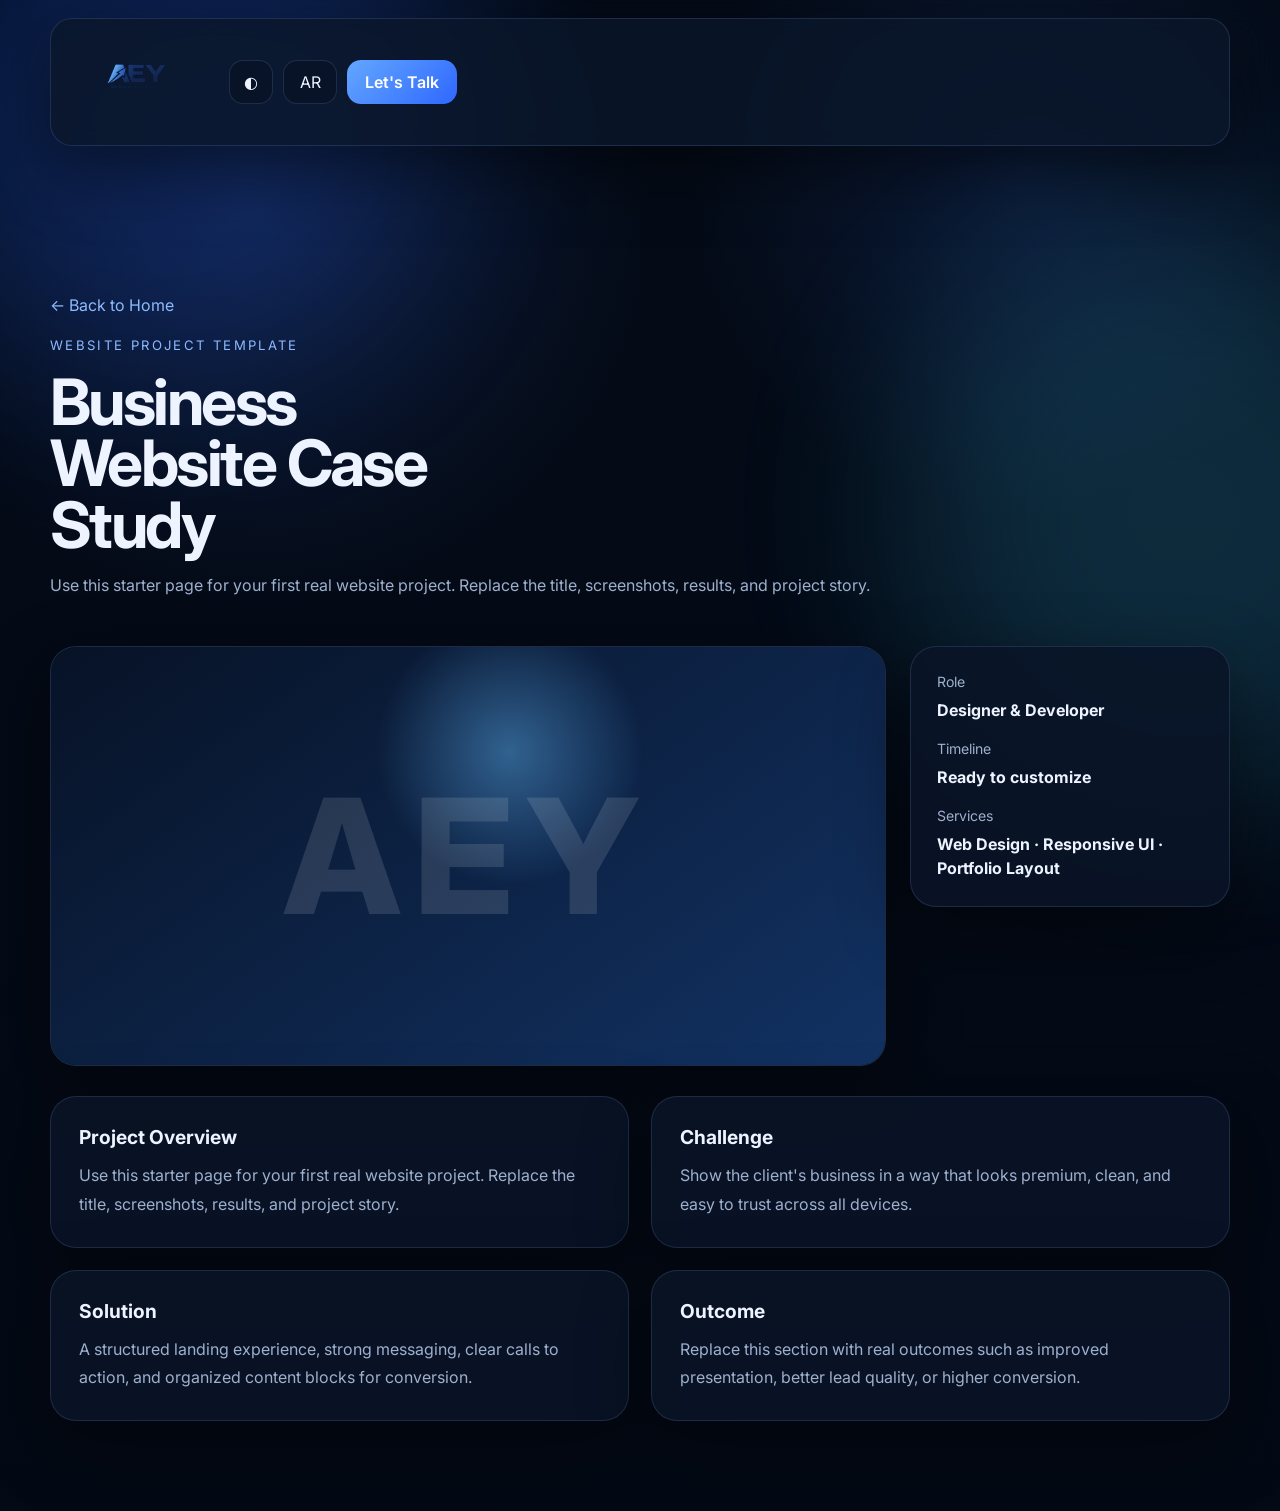
==== project.html @ 9413d3ca "Add files via upload" ====
<!DOCTYPE html>
<html lang="en" dir="ltr" data-theme="dark">
  <head>
    <meta charset="UTF-8" />
    <meta name="viewport" content="width=device-width, initial-scale=1.0" />
    <title>Project | AEY Studio</title>
    <meta name="description" content="AEY Studio project case study page." />
    <link rel="icon" type="image/png" href="assets/favicon.png" />
    <link rel="preconnect" href="https://fonts.googleapis.com" />
    <link rel="preconnect" href="https://fonts.gstatic.com" crossorigin />
    <link
      href="https://fonts.googleapis.com/css2?family=Inter:wght@400;500;600;700;800&family=Cairo:wght@400;500;600;700;800&display=swap"
      rel="stylesheet"
    />
    <link rel="stylesheet" href="styles.css" />
  </head>
  <body class="project-page-body">
    <div class="page-glow glow-1"></div>
    <div class="page-glow glow-2"></div>
    <header class="site-header compact-header">
      <div class="container nav-shell">
        <a href="index.html#top" class="brand" aria-label="AEY Studio home">
          <img class="logo logo-dark" src="assets/logo-dark.png" alt="AEY Studio logo" />
          <img class="logo logo-light" src="assets/logo-light.png" alt="AEY Studio logo" />
        </a>
        <div class="header-actions">
          <button class="ghost-icon-btn" id="themeToggle" type="button" aria-label="Toggle theme"><span class="theme-mark">◐</span></button>
          <button class="ghost-icon-btn lang-btn" id="langToggle" type="button" aria-label="Toggle language">AR</button>
          <a class="primary-chip" href="index.html#contact" data-i18n="letsTalk">Let’s Talk</a>
        </div>
      </div>
    </header>

    <main class="project-main">
      <section class="section-first">
        <div class="container project-hero" id="projectRoot"></div>
      </section>
    </main>

    <script src="js/projects.js"></script>
    <script src="js/main.js"></script>
  </body>
</html>
---- styles.css ----
:root {
  --bg: #040b17;
  --bg-soft: rgba(10, 22, 42, 0.82);
  --surface: rgba(10, 20, 39, 0.86);
  --surface-2: rgba(14, 28, 52, 0.86);
  --line: rgba(146, 172, 255, 0.16);
  --text: #edf3ff;
  --muted: #9eb0ce;
  --primary: #63a7ff;
  --primary-2: #2f67ff;
  --shadow: 0 24px 70px rgba(0, 0, 0, 0.45);
}

html[data-theme="light"] {
  --bg: #f3f7ff;
  --bg-soft: rgba(255, 255, 255, 0.88);
  --surface: rgba(255, 255, 255, 0.82);
  --surface-2: rgba(243, 247, 255, 0.88);
  --line: rgba(44, 81, 160, 0.14);
  --text: #0d1b2f;
  --muted: #5b6880;
  --primary: #2f67ff;
  --primary-2: #72b6ff;
  --shadow: 0 24px 60px rgba(63, 87, 143, 0.14);
}

* { box-sizing: border-box; }
html { scroll-behavior: smooth; }
body {
  margin: 0;
  min-height: 100vh;
  font-family: "Inter", "Cairo", sans-serif;
  background:
    radial-gradient(circle at 20% 14%, rgba(74, 126, 255, 0.18), transparent 24%),
    radial-gradient(circle at 80% 12%, rgba(58, 120, 255, 0.14), transparent 20%),
    linear-gradient(180deg, var(--bg) 0%, color-mix(in srgb, var(--bg), #020611 40%) 100%);
  color: var(--text);
  overflow-x: hidden;
}

html[dir="rtl"] body {
  font-family: "Cairo", "Inter", sans-serif;
}

a { color: inherit; text-decoration: none; }
img { max-width: 100%; display: block; }
button, input, textarea, select { font: inherit; }
.container { width: min(1180px, calc(100% - 32px)); margin: 0 auto; }
.section { padding: 110px 0; position: relative; }
.section-first { padding: 130px 0 90px; position: relative; }
.page-glow {
  position: fixed; width: 36rem; height: 36rem; border-radius: 50%; filter: blur(90px);
  pointer-events: none; opacity: 0.16; z-index: 0;
}
.glow-1 { top: -12rem; left: -8rem; background: #1b5dff; }
.glow-2 { top: 25%; right: -12rem; background: #3fd0ff; }

.site-header { position: sticky; top: 0; z-index: 30; padding: 18px 0; backdrop-filter: blur(18px); background: color-mix(in srgb, var(--bg), transparent 26%); border-bottom: 1px solid transparent; }
.compact-header { position: relative; background: transparent; }
.nav-shell {
  display: grid; grid-template-columns: auto 1fr auto; align-items: center; gap: 22px;
  background: var(--bg-soft); border: 1px solid var(--line); border-radius: 22px; padding: 14px 18px;
  box-shadow: var(--shadow); position: relative; z-index: 2;
}
.brand { display: inline-flex; align-items: center; max-width: 138px; }
.logo-light, .footer-logo-light { display: none; }
html[data-theme="light"] .logo-dark,
html[data-theme="light"] .footer-logo-dark { display: none; }
html[data-theme="light"] .logo-light,
html[data-theme="light"] .footer-logo-light { display: block; }
.site-nav { display: flex; align-items: center; justify-content: center; gap: 28px; }
.site-nav a { color: var(--muted); font-size: 0.96rem; transition: color .25s ease; }
.site-nav a:hover { color: var(--text); }
.header-actions { display: flex; align-items: center; gap: 10px; }
.ghost-icon-btn, .primary-chip, .btn, .portfolio-link, .contact-item, .text-link, .back-link {
  transition: transform .25s ease, background .25s ease, border-color .25s ease, color .25s ease;
}
.ghost-icon-btn {
  width: 44px; height: 44px; border-radius: 14px; border: 1px solid var(--line); background: var(--surface);
  color: var(--text); cursor: pointer; display: grid; place-items: center;
}
.ghost-icon-btn:hover, .btn:hover, .primary-chip:hover, .portfolio-link:hover { transform: translateY(-2px); }
.lang-btn { width: 54px; }
.primary-chip {
  padding: 12px 18px; border-radius: 14px; background: linear-gradient(135deg, var(--primary), var(--primary-2));
  color: white; font-weight: 600; white-space: nowrap;
}
.menu-toggle { display: none; width: 48px; height: 48px; border-radius: 14px; border: 1px solid var(--line); background: var(--surface); cursor: pointer; padding: 0; }
.menu-toggle span { display: block; width: 20px; height: 2px; margin: 5px auto; background: var(--text); transition: .25s ease; }
.menu-toggle.active span:nth-child(1) { transform: translateY(7px) rotate(45deg); }
.menu-toggle.active span:nth-child(2) { opacity: 0; }
.menu-toggle.active span:nth-child(3) { transform: translateY(-7px) rotate(-45deg); }

.hero-grid, .about-grid, .contact-grid { display: grid; grid-template-columns: 1.05fr 0.95fr; gap: 42px; align-items: center; position: relative; z-index: 1; }
.hero-copy h1, .section-top h2, .about-copy h2, .contact-panel h2, .project-head h1 {
  margin: 0; line-height: 0.96; letter-spacing: -0.04em;
}
.hero-copy h1 { font-size: clamp(2.7rem, 6vw, 5.4rem); max-width: 10ch; }
.hero-text, .section-description, .about-copy p, .contact-panel p, .project-intro, .portfolio-content p {
  color: var(--muted); line-height: 1.8; font-size: 1rem;
}
.eyebrow, .section-kicker, .portfolio-category {
  margin: 0 0 18px; color: #8dbaff; font-size: 0.82rem; letter-spacing: .18em; text-transform: uppercase;
}
.hero-actions, .form-actions, .contact-inline { display: flex; gap: 14px; flex-wrap: wrap; margin-top: 28px; }
.btn {
  display: inline-flex; align-items: center; justify-content: center; min-height: 54px; padding: 0 22px;
  border-radius: 16px; border: 1px solid var(--line); font-weight: 700;
}
.btn-primary { background: linear-gradient(135deg, var(--primary), var(--primary-2)); color: white; }
.btn-secondary { background: var(--surface); color: var(--text); }
.hero-points { display: flex; gap: 12px; flex-wrap: wrap; padding: 0; margin: 28px 0 0; list-style: none; }
.hero-points li {
  border: 1px solid var(--line); background: var(--surface); padding: 12px 14px; border-radius: 999px; color: var(--muted); font-size: 0.92rem;
}
.portrait-frame {
  position: relative; border-radius: 30px; padding: 18px; background: linear-gradient(180deg, rgba(99,167,255,.22), rgba(7,17,34,.08));
  border: 1px solid var(--line); box-shadow: var(--shadow); overflow: hidden; min-height: 560px;
}
.portrait-backdrop {
  position: absolute; inset: 18px; border-radius: 24px;
  background: radial-gradient(circle at 65% 30%, rgba(104, 181, 255, 0.34), transparent 28%), linear-gradient(180deg, #081326 0%, #0b224d 100%);
}
.portrait-image { position: absolute; inset: 18px; width: calc(100% - 36px); height: calc(100% - 36px); object-fit: cover; border-radius: 24px; }

.section-top {
  display: grid; grid-template-columns: 1.1fr .9fr; gap: 24px; align-items: end; margin-bottom: 34px;
}
.section-top h2 { font-size: clamp(2rem, 4.6vw, 3.4rem); max-width: 14ch; }
.services-grid, .portfolio-grid, .project-details { display: grid; gap: 22px; }
.services-grid { grid-template-columns: repeat(4, 1fr); }
.glass-card, .portfolio-card, .stat-box, .contact-form-wrap, .contact-panel, .detail-card, .project-meta, .project-hero-card {
  border: 1px solid var(--line); background: var(--surface); border-radius: 26px; box-shadow: var(--shadow);
}
.glass-card { padding: 28px; min-height: 250px; }
.service-icon {
  width: 56px; height: 56px; border-radius: 18px; display: grid; place-items: center; margin-bottom: 22px;
  background: linear-gradient(135deg, rgba(99,167,255,.18), rgba(47,103,255,.24)); color: #d9ebff; font-weight: 800;
}
.glass-card h3 { margin: 0 0 14px; font-size: 1.2rem; }
.glass-card p { margin: 0; color: var(--muted); line-height: 1.8; }

.portfolio-grid { grid-template-columns: repeat(3, 1fr); }
.portfolio-card { overflow: hidden; }
.portfolio-visual {
  min-height: 220px; padding: 24px; display: flex; align-items: flex-end; font-weight: 700; letter-spacing: .14em; font-size: .75rem;
  color: rgba(255,255,255,0.8);
}
.visual-1 { background: radial-gradient(circle at 60% 30%, rgba(83,169,255,.45), transparent 20%), linear-gradient(145deg, #071226, #0f306c); }
.visual-2 { background: radial-gradient(circle at 20% 20%, rgba(255,255,255,.16), transparent 20%), linear-gradient(145deg, #0b1223, #17335f); }
.visual-3 { background: radial-gradient(circle at 75% 20%, rgba(88,198,255,.22), transparent 20%), linear-gradient(145deg, #06162a, #102040); }
.portfolio-content { padding: 24px; }
.portfolio-content h3 { margin: 8px 0 10px; font-size: 1.36rem; }
.portfolio-link {
  display: inline-flex; align-items: center; justify-content: center; margin-top: 18px; padding: 12px 16px;
  border-radius: 14px; background: var(--surface-2); border: 1px solid var(--line); font-weight: 600;
}

.about-grid { align-items: start; }
.about-copy h2 { font-size: clamp(2rem, 4.3vw, 3.8rem); max-width: 14ch; }
.stats-wrap { display: grid; grid-template-columns: repeat(2, 1fr); gap: 18px; }
.stat-box { padding: 28px; min-height: 150px; }
.stat-box strong { display: block; font-size: clamp(2rem, 4vw, 3rem); margin-bottom: 12px; }
.stat-box span { color: var(--muted); }
.text-link { color: #8dbaff; }

.contact-grid { align-items: stretch; }
.contact-panel, .contact-form-wrap { padding: 30px; }
.contact-cards { display: grid; gap: 14px; margin-top: 28px; }
.contact-item { padding: 18px 20px; border-radius: 18px; background: var(--surface-2); border: 1px solid var(--line); }
.contact-item span { display: block; color: var(--muted); font-size: .88rem; margin-bottom: 6px; }
.contact-form { display: grid; gap: 16px; }
.contact-form label { display: grid; gap: 10px; }
.contact-form span { font-size: .92rem; color: var(--muted); }
.contact-form input, .contact-form textarea, .contact-form select {
  width: 100%; border: 1px solid var(--line); background: color-mix(in srgb, var(--surface), transparent 10%); color: var(--text);
  border-radius: 16px; padding: 16px 18px; outline: none;
}
.contact-form input:focus, .contact-form textarea:focus, .contact-form select:focus { border-color: rgba(99,167,255,.62); box-shadow: 0 0 0 4px rgba(99,167,255,.12); }
.hidden-field { display: none; }

.site-footer { padding: 0 0 40px; position: relative; z-index: 1; }
.footer-grid {
  border-top: 1px solid var(--line); padding-top: 24px; display: grid; grid-template-columns: auto 1fr auto; gap: 16px; align-items: center;
}
.footer-logo { max-width: 120px; }
.footer-links { display: flex; justify-content: center; flex-wrap: wrap; gap: 18px; color: var(--muted); }
.site-footer p { margin: 0; color: var(--muted); font-size: .92rem; text-align: end; }
.floating-wa {
  position: fixed; bottom: 22px; right: 22px; z-index: 22; width: 58px; height: 58px; border-radius: 999px;
  display: grid; place-items: center; font-weight: 800; color: white;
  background: linear-gradient(135deg, #25d366, #18974a); box-shadow: 0 18px 40px rgba(15, 60, 20, 0.34);
}
html[dir="rtl"] .floating-wa { right: auto; left: 22px; }

.project-main { position: relative; z-index: 1; }
.project-hero { display: grid; gap: 30px; }
.project-head h1 { font-size: clamp(2.2rem, 5vw, 4.6rem); max-width: 11ch; }
.back-link { display: inline-flex; margin-bottom: 22px; color: #8dbaff; }
.project-layout { display: grid; grid-template-columns: 1fr 320px; gap: 24px; }
.project-hero-card { min-height: 420px; position: relative; overflow: hidden; }
.project-gradient {
  position: absolute; inset: 0; background: radial-gradient(circle at 55% 25%, rgba(101, 189, 255, .42), transparent 24%), linear-gradient(145deg, #071226, #123263);
}
.project-placeholder-text {
  position: absolute; inset: 0; display: grid; place-items: center; font-size: clamp(5rem, 14vw, 10rem); letter-spacing: .08em; font-weight: 800; color: rgba(255,255,255,.12);
}
.project-meta { padding: 26px; height: fit-content; display: grid; gap: 18px; }
.meta-item span { display: block; color: var(--muted); font-size: .88rem; margin-bottom: 8px; }
.meta-item strong { line-height: 1.5; }
.project-details { grid-template-columns: repeat(2, 1fr); }
.detail-card { padding: 28px; }
.detail-card h2 { margin: 0 0 12px; font-size: 1.2rem; }
.detail-card p { margin: 0; color: var(--muted); line-height: 1.8; }

.reveal { opacity: 0; transform: translateY(18px); transition: opacity .65s ease, transform .65s ease; }
.reveal.visible { opacity: 1; transform: translateY(0); }
.reveal-delay { transition-delay: 120ms; }
.reveal-delay-2 { transition-delay: 220ms; }

html[dir="rtl"] .hero-copy h1,
html[dir="rtl"] .section-top h2,
html[dir="rtl"] .about-copy h2,
html[dir="rtl"] .contact-panel h2,
html[dir="rtl"] .project-head h1 { letter-spacing: 0; line-height: 1.12; }
html[dir="rtl"] .back-link { direction: rtl; }

@media (max-width: 1100px) {
  .services-grid { grid-template-columns: repeat(2, 1fr); }
  .portfolio-grid { grid-template-columns: repeat(2, 1fr); }
  .hero-grid, .about-grid, .contact-grid, .section-top, .project-layout { grid-template-columns: 1fr; }
  .portrait-frame { min-height: 520px; }
  .project-meta { order: -1; }
}

@media (max-width: 780px) {
  .site-header { padding: 14px 0; }
  .nav-shell { grid-template-columns: auto auto 1fr auto; padding: 12px 14px; }
  .menu-toggle { display: block; }
  .site-nav {
    position: absolute; left: 12px; right: 12px; top: calc(100% + 10px); display: none; flex-direction: column;
    gap: 14px; padding: 18px; border-radius: 20px; background: var(--bg-soft); border: 1px solid var(--line); box-shadow: var(--shadow);
  }
  .site-nav.open { display: flex; }
  .header-actions .primary-chip { display: none; }
  .hero-copy h1 { max-width: 100%; }
  .portrait-frame { min-height: 430px; }
  .section, .section-first { padding: 78px 0; }
  .services-grid, .portfolio-grid, .stats-wrap, .project-details { grid-template-columns: 1fr; }
  .footer-grid { grid-template-columns: 1fr; text-align: center; }
  .site-footer p { text-align: center; }
  .footer-links { justify-content: center; }
}

@media (max-width: 520px) {
  .container { width: min(100% - 20px, 1180px); }
  .nav-shell { gap: 10px; grid-template-columns: auto auto 1fr auto; }
  .brand { max-width: 92px; }
  .ghost-icon-btn { width: 40px; height: 40px; border-radius: 12px; }
  .lang-btn { width: 48px; }
  .hero-points li { width: 100%; border-radius: 18px; }
  .portrait-frame { min-height: 360px; }
  .glass-card, .portfolio-content, .stat-box, .contact-panel, .contact-form-wrap, .detail-card, .project-meta { padding: 22px; border-radius: 22px; }
  .btn { width: 100%; }
  .form-actions { flex-direction: column; }
}
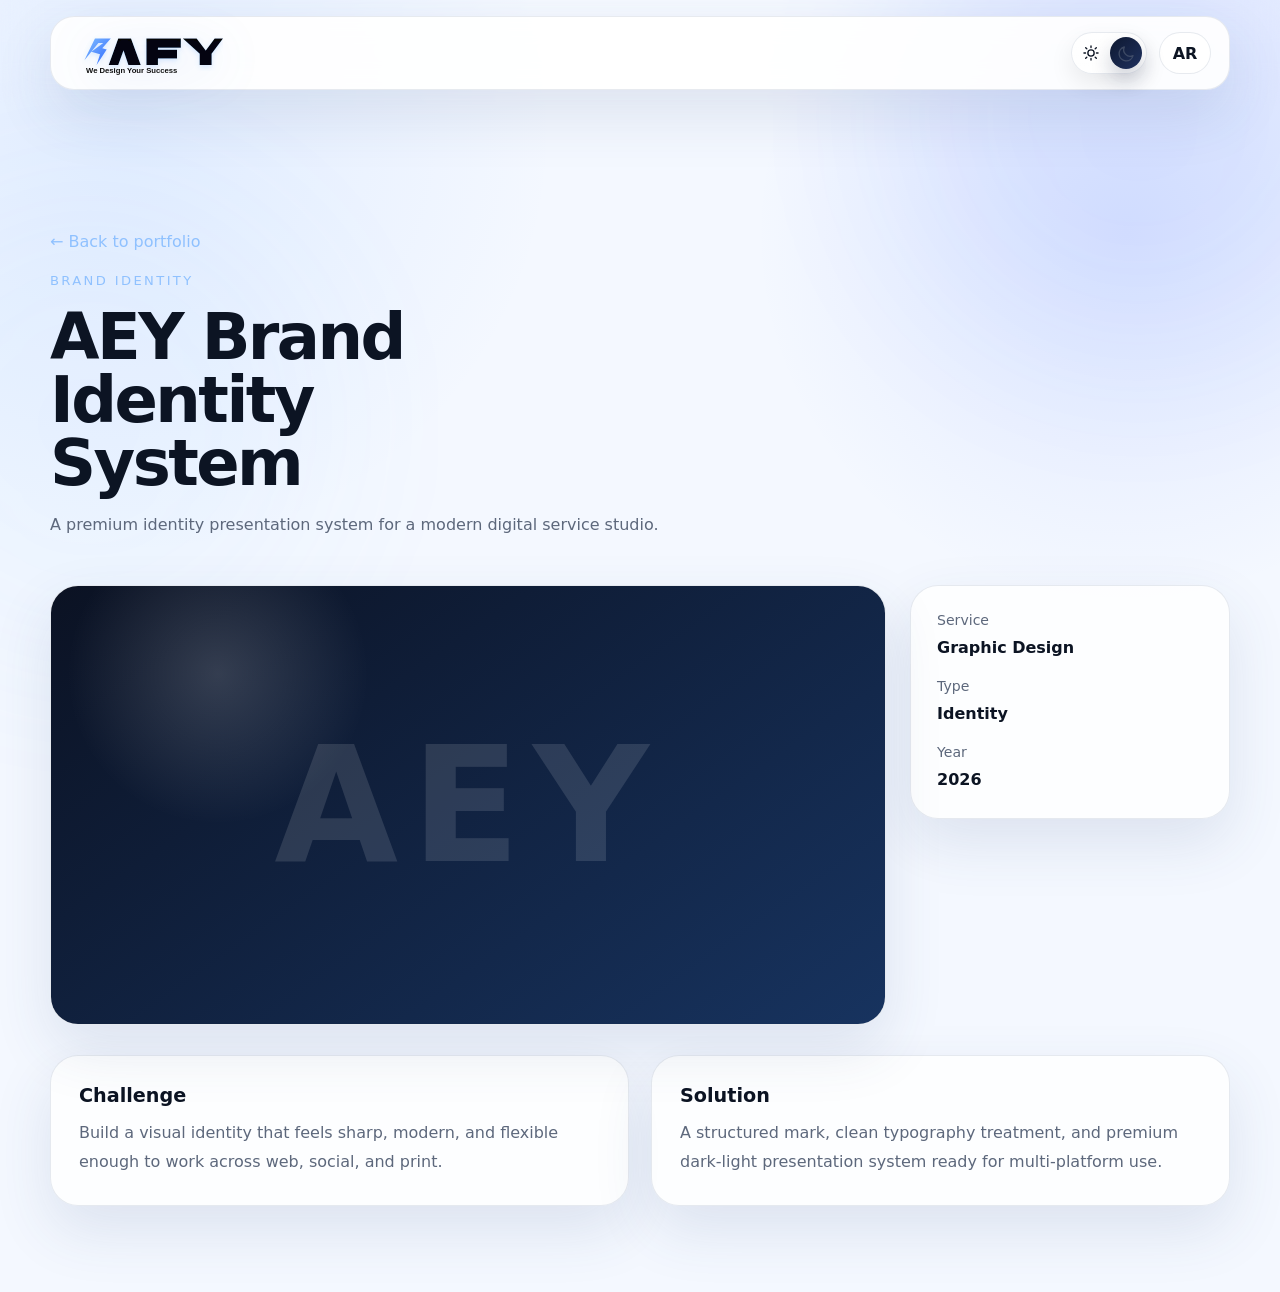
==== commit c77bb13f: "Add files via upload" ====
--- a/project.html
+++ b/project.html
@@ -1,43 +1,65 @@
 <!DOCTYPE html>
 <html lang="en" dir="ltr" data-theme="dark">
-  <head>
-    <meta charset="UTF-8" />
-    <meta name="viewport" content="width=device-width, initial-scale=1.0" />
-    <title>Project | AEY Studio</title>
-    <meta name="description" content="AEY Studio project case study page." />
-    <link rel="icon" type="image/png" href="assets/favicon.png" />
-    <link rel="preconnect" href="https://fonts.googleapis.com" />
-    <link rel="preconnect" href="https://fonts.gstatic.com" crossorigin />
-    <link
-      href="https://fonts.googleapis.com/css2?family=Inter:wght@400;500;600;700;800&family=Cairo:wght@400;500;600;700;800&display=swap"
-      rel="stylesheet"
-    />
-    <link rel="stylesheet" href="styles.css" />
-  </head>
-  <body class="project-page-body">
-    <div class="page-glow glow-1"></div>
-    <div class="page-glow glow-2"></div>
-    <header class="site-header compact-header">
-      <div class="container nav-shell">
-        <a href="index.html#top" class="brand" aria-label="AEY Studio home">
-          <img class="logo logo-dark" src="assets/logo-dark.png" alt="AEY Studio logo" />
-          <img class="logo logo-light" src="assets/logo-light.png" alt="AEY Studio logo" />
-        </a>
-        <div class="header-actions">
-          <button class="ghost-icon-btn" id="themeToggle" type="button" aria-label="Toggle theme"><span class="theme-mark">◐</span></button>
-          <button class="ghost-icon-btn lang-btn" id="langToggle" type="button" aria-label="Toggle language">AR</button>
-          <a class="primary-chip" href="index.html#contact" data-i18n="letsTalk">Let’s Talk</a>
+<head>
+  <meta charset="UTF-8" />
+  <meta name="viewport" content="width=device-width, initial-scale=1.0" />
+  <title>Project | AEY Studio</title>
+  <meta name="description" content="AEY Studio project details page." />
+  <meta name="theme-color" content="#07111e" id="themeColorMeta" />
+  <link rel="icon" href="assets/favicon.png" type="image/png" />
+  <link rel="stylesheet" href="styles.css" />
+</head>
+<body class="project-page">
+  <div class="page-glow glow-a" aria-hidden="true"></div>
+  <div class="page-glow glow-b" aria-hidden="true"></div>
+
+  <header class="site-header">
+    <div class="container nav-shell compact">
+      <a href="index.html" class="brand" aria-label="AEY Studio home">
+        <img src="assets/logo-dynamic.svg" alt="AEY Studio" class="brand-logo" width="190" height="55" />
+      </a>
+      <div class="header-actions inline-end">
+        <button class="theme-toggle" id="themeToggle" type="button" aria-label="Toggle theme" aria-pressed="true">
+          <span class="theme-track">
+            <span class="theme-icon sun" aria-hidden="true"><svg viewBox="0 0 24 24" fill="none" stroke="currentColor" stroke-width="1.8" stroke-linecap="round" stroke-linejoin="round"><circle cx="12" cy="12" r="4.2"></circle><path d="M12 2.6v2.1M12 19.3v2.1M4.9 4.9l1.5 1.5M17.6 17.6l1.5 1.5M2.6 12h2.1M19.3 12h2.1M4.9 19.1l1.5-1.5M17.6 6.4l1.5-1.5"></path></svg></span>
+            <span class="theme-icon moon" aria-hidden="true"><svg viewBox="0 0 24 24" fill="none" stroke="currentColor" stroke-width="1.8" stroke-linecap="round" stroke-linejoin="round"><path d="M20 15.5A8.6 8.6 0 0 1 8.5 4 9.4 9.4 0 1 0 20 15.5Z"></path></svg></span>
+            <span class="theme-thumb"></span>
+          </span>
+        </button>
+        <button class="lang-btn" id="langToggle" type="button" aria-label="Toggle language">AR</button>
+      </div>
+    </div>
+  </header>
+
+  <main class="project-main section-first">
+    <div class="container project-hero reveal visible">
+      <div class="project-head">
+        <a href="index.html#portfolio" class="back-link" data-i18n="backToHome">← Back to portfolio</a>
+        <p class="section-kicker" id="projectCategory">Case Study</p>
+        <h1 id="projectTitle">Project Title</h1>
+        <p class="project-intro" id="projectSummary">Project summary.</p>
+      </div>
+
+      <div class="project-layout">
+        <div class="project-hero-card">
+          <div class="project-gradient" id="projectGradient"></div>
+          <div class="project-placeholder-text" id="projectShort">AEY</div>
         </div>
+        <aside class="project-meta">
+          <div class="meta-item"><span data-i18n="metaService">Service</span><strong id="projectService">Website Design</strong></div>
+          <div class="meta-item"><span data-i18n="metaType">Type</span><strong id="projectType">Portfolio</strong></div>
+          <div class="meta-item"><span data-i18n="metaYear">Year</span><strong id="projectYear">2026</strong></div>
+        </aside>
       </div>
-    </header>
 
-    <main class="project-main">
-      <section class="section-first">
-        <div class="container project-hero" id="projectRoot"></div>
-      </section>
-    </main>
+      <div class="project-details">
+        <article class="detail-card"><h2 data-i18n="challengeTitle">Challenge</h2><p id="projectChallenge">Challenge details.</p></article>
+        <article class="detail-card"><h2 data-i18n="solutionTitle">Solution</h2><p id="projectSolution">Solution details.</p></article>
+      </div>
+    </div>
+  </main>
 
-    <script src="js/projects.js"></script>
-    <script src="js/main.js"></script>
-  </body>
+  <script defer src="js/projects.js"></script>
+  <script defer src="js/main.js"></script>
+</body>
 </html>
--- a/styles.css
+++ b/styles.css
@@ -1,141 +1,184 @@
 :root {
-  --bg: #040b17;
-  --bg-soft: rgba(10, 22, 42, 0.82);
-  --surface: rgba(10, 20, 39, 0.86);
-  --surface-2: rgba(14, 28, 52, 0.86);
-  --line: rgba(146, 172, 255, 0.16);
-  --text: #edf3ff;
-  --muted: #9eb0ce;
-  --primary: #63a7ff;
+  color-scheme: dark;
+  --bg: #07111e;
+  --bg-soft: rgba(10, 21, 37, 0.86);
+  --surface: rgba(12, 24, 42, 0.72);
+  --surface-2: rgba(18, 33, 56, 0.86);
+  --card: rgba(16, 30, 51, 0.88);
+  --line: rgba(134, 176, 255, 0.16);
+  --text: #f6f8ff;
+  --muted: #9aa7bf;
+  --primary: #69a8ff;
   --primary-2: #2f67ff;
-  --shadow: 0 24px 70px rgba(0, 0, 0, 0.45);
+  --logo-color: #f5f7ff;
+  --logo-accent: #8bc0ff;
+  --logo-accent-2: #2f67ff;
+  --logo-glow: rgba(95, 166, 255, 0.22);
+  --shadow: 0 22px 70px rgba(0, 0, 0, 0.22);
+  --radius: 28px;
+  --transition: 260ms cubic-bezier(.22, 1, .36, 1);
 }
 
 html[data-theme="light"] {
-  --bg: #f3f7ff;
-  --bg-soft: rgba(255, 255, 255, 0.88);
-  --surface: rgba(255, 255, 255, 0.82);
-  --surface-2: rgba(243, 247, 255, 0.88);
-  --line: rgba(44, 81, 160, 0.14);
-  --text: #0d1b2f;
-  --muted: #5b6880;
-  --primary: #2f67ff;
-  --primary-2: #72b6ff;
-  --shadow: 0 24px 60px rgba(63, 87, 143, 0.14);
+  color-scheme: light;
+  --bg: #f4f8ff;
+  --bg-soft: rgba(255, 255, 255, 0.92);
+  --surface: rgba(255, 255, 255, 0.78);
+  --surface-2: rgba(247, 250, 255, 0.98);
+  --card: rgba(255, 255, 255, 0.98);
+  --line: rgba(24, 48, 96, 0.10);
+  --text: #0c1423;
+  --muted: #5d687c;
+  --primary: #4b8dff;
+  --primary-2: #265eff;
+  --logo-color: #0f1830;
+  --logo-accent: #6eaefc;
+  --logo-accent-2: #245cff;
+  --logo-glow: rgba(71, 113, 220, 0.14);
+  --shadow: 0 24px 60px rgba(48, 70, 120, 0.12);
 }
 
 * { box-sizing: border-box; }
 html { scroll-behavior: smooth; }
 body {
   margin: 0;
-  min-height: 100vh;
-  font-family: "Inter", "Cairo", sans-serif;
+  font-family: Inter, ui-sans-serif, system-ui, -apple-system, BlinkMacSystemFont, "Segoe UI", sans-serif;
   background:
-    radial-gradient(circle at 20% 14%, rgba(74, 126, 255, 0.18), transparent 24%),
-    radial-gradient(circle at 80% 12%, rgba(58, 120, 255, 0.14), transparent 20%),
-    linear-gradient(180deg, var(--bg) 0%, color-mix(in srgb, var(--bg), #020611 40%) 100%);
+    radial-gradient(circle at 10% 10%, rgba(91, 154, 255, 0.12), transparent 26%),
+    radial-gradient(circle at 88% 18%, rgba(63, 108, 255, 0.12), transparent 24%),
+    var(--bg);
   color: var(--text);
-  overflow-x: hidden;
-}
-
-html[dir="rtl"] body {
-  font-family: "Cairo", "Inter", sans-serif;
-}
-
+  transition: background var(--transition), color var(--transition);
+}
+html[lang="ar"] body,
+body[lang="ar"],
+html[dir="rtl"] body { font-family: "Cairo", Tahoma, Arial, sans-serif; }
 a { color: inherit; text-decoration: none; }
 img { max-width: 100%; display: block; }
-button, input, textarea, select { font: inherit; }
-.container { width: min(1180px, calc(100% - 32px)); margin: 0 auto; }
-.section { padding: 110px 0; position: relative; }
-.section-first { padding: 130px 0 90px; position: relative; }
+button, input, select, textarea { font: inherit; }
+button { color: inherit; }
+
+.skip-link {
+  position: absolute; left: 12px; top: -48px; background: var(--text); color: var(--bg); padding: 10px 14px; border-radius: 12px; z-index: 100;
+}
+.skip-link:focus { top: 12px; }
+
 .page-glow {
-  position: fixed; width: 36rem; height: 36rem; border-radius: 50%; filter: blur(90px);
-  pointer-events: none; opacity: 0.16; z-index: 0;
-}
-.glow-1 { top: -12rem; left: -8rem; background: #1b5dff; }
-.glow-2 { top: 25%; right: -12rem; background: #3fd0ff; }
-
-.site-header { position: sticky; top: 0; z-index: 30; padding: 18px 0; backdrop-filter: blur(18px); background: color-mix(in srgb, var(--bg), transparent 26%); border-bottom: 1px solid transparent; }
-.compact-header { position: relative; background: transparent; }
+  position: fixed; inset: auto; width: 38vw; height: 38vw; border-radius: 999px; filter: blur(90px); opacity: .45; pointer-events: none; z-index: 0;
+}
+.glow-a { top: -10vw; right: -8vw; background: rgba(49, 98, 255, .18); }
+.glow-b { left: -12vw; top: 20vh; background: rgba(104, 180, 255, .12); }
+
+.container { width: min(1180px, calc(100% - 40px)); margin: 0 auto; }
+.section-first { padding: 126px 0 86px; }
+.section { padding: 96px 0; }
+
+.site-header {
+  position: sticky; top: 0; z-index: 30; padding: 16px 0; backdrop-filter: blur(18px); -webkit-backdrop-filter: blur(18px);
+}
 .nav-shell {
-  display: grid; grid-template-columns: auto 1fr auto; align-items: center; gap: 22px;
-  background: var(--bg-soft); border: 1px solid var(--line); border-radius: 22px; padding: 14px 18px;
-  box-shadow: var(--shadow); position: relative; z-index: 2;
-}
-.brand { display: inline-flex; align-items: center; max-width: 138px; }
-.logo-light, .footer-logo-light { display: none; }
-html[data-theme="light"] .logo-dark,
-html[data-theme="light"] .footer-logo-dark { display: none; }
-html[data-theme="light"] .logo-light,
-html[data-theme="light"] .footer-logo-light { display: block; }
-.site-nav { display: flex; align-items: center; justify-content: center; gap: 28px; }
-.site-nav a { color: var(--muted); font-size: 0.96rem; transition: color .25s ease; }
-.site-nav a:hover { color: var(--text); }
-.header-actions { display: flex; align-items: center; gap: 10px; }
-.ghost-icon-btn, .primary-chip, .btn, .portfolio-link, .contact-item, .text-link, .back-link {
-  transition: transform .25s ease, background .25s ease, border-color .25s ease, color .25s ease;
-}
-.ghost-icon-btn {
-  width: 44px; height: 44px; border-radius: 14px; border: 1px solid var(--line); background: var(--surface);
-  color: var(--text); cursor: pointer; display: grid; place-items: center;
-}
-.ghost-icon-btn:hover, .btn:hover, .primary-chip:hover, .portfolio-link:hover { transform: translateY(-2px); }
-.lang-btn { width: 54px; }
-.primary-chip {
-  padding: 12px 18px; border-radius: 14px; background: linear-gradient(135deg, var(--primary), var(--primary-2));
-  color: white; font-weight: 600; white-space: nowrap;
-}
-.menu-toggle { display: none; width: 48px; height: 48px; border-radius: 14px; border: 1px solid var(--line); background: var(--surface); cursor: pointer; padding: 0; }
-.menu-toggle span { display: block; width: 20px; height: 2px; margin: 5px auto; background: var(--text); transition: .25s ease; }
+  display: grid; grid-template-columns: auto auto 1fr auto; align-items: center; gap: 16px;
+  padding: 14px 18px; border: 1px solid var(--line); border-radius: 24px; background: var(--bg-soft); box-shadow: var(--shadow);
+}
+.nav-shell.compact { grid-template-columns: auto 1fr; }
+.brand {
+  display: inline-flex; align-items: center; color: var(--logo-color); min-width: 130px;
+}
+.brand-logo, .footer-logo {
+  width: clamp(106px, 12vw, 190px); height: auto; color: var(--logo-color); transition: transform 450ms cubic-bezier(.2,.8,.2,1), color var(--transition), filter var(--transition), opacity var(--transition);
+  filter: drop-shadow(0 8px 24px var(--logo-glow));
+}
+html.theme-animating .brand-logo,
+html.theme-animating .footer-logo { transform: translateY(-2px) scale(1.035); }
+
+.site-nav { display: flex; gap: 22px; justify-content: center; }
+.site-nav a, .footer-links a { color: var(--muted); transition: color var(--transition); }
+.site-nav a:hover, .footer-links a:hover, .text-link:hover { color: var(--text); }
+
+.header-actions { display: flex; align-items: center; gap: 12px; }
+.inline-end { justify-self: end; }
+
+.theme-toggle {
+  appearance: none; border: 0; background: transparent; padding: 0; cursor: pointer;
+}
+.theme-track {
+  position: relative; display: inline-flex; align-items: center; justify-content: space-between;
+  width: 76px; height: 42px; padding: 0 10px; border-radius: 999px; border: 1px solid var(--line);
+  background: linear-gradient(180deg, rgba(255,255,255,.08), rgba(255,255,255,.02)), var(--surface);
+  box-shadow: inset 0 1px 0 rgba(255,255,255,.06), 0 10px 24px rgba(0,0,0,.08);
+}
+.theme-icon { z-index: 1; width: 18px; height: 18px; display: inline-grid; place-items: center; color: var(--muted); transition: color var(--transition), transform var(--transition), opacity var(--transition); }
+.theme-icon svg { width: 18px; height: 18px; }
+.theme-thumb {
+  position: absolute; top: 4px; left: 4px; width: 32px; height: 32px; border-radius: 999px;
+  background: linear-gradient(135deg, #ffffff, #dfe8ff); box-shadow: 0 10px 20px rgba(17, 34, 68, .22);
+  transition: transform 420ms cubic-bezier(.22, 1, .36, 1), background var(--transition);
+}
+html[data-theme="dark"] .theme-thumb { transform: translateX(0); background: linear-gradient(135deg, #fcfdff, #d7e6ff); }
+html[data-theme="light"] .theme-thumb { transform: translateX(34px); background: linear-gradient(135deg, #0e1830, #1f315f); }
+html[data-theme="dark"] .theme-icon.moon, html[data-theme="light"] .theme-icon.sun { color: var(--text); }
+html[data-theme="dark"] .theme-icon.sun, html[data-theme="light"] .theme-icon.moon { opacity: .55; }
+
+.lang-btn, .cta-pill, .menu-toggle, .portfolio-link, .btn, .contact-item {
+  transition: transform var(--transition), background var(--transition), color var(--transition), border-color var(--transition), box-shadow var(--transition);
+}
+.lang-btn {
+  width: 52px; height: 42px; border-radius: 999px; border: 1px solid var(--line); background: var(--surface); cursor: pointer; font-weight: 700;
+}
+.cta-pill {
+  min-height: 42px; padding: 0 18px; border-radius: 999px; display: inline-flex; align-items: center; justify-content: center; font-weight: 700;
+  background: linear-gradient(135deg, var(--primary), var(--primary-2)); color: white; box-shadow: 0 16px 30px rgba(47, 103, 255, 0.26);
+}
+.cta-pill:hover, .btn:hover, .portfolio-link:hover, .lang-btn:hover, .contact-item:hover { transform: translateY(-2px); }
+
+.menu-toggle {
+  display: none; width: 42px; height: 42px; padding: 0; border-radius: 14px; border: 1px solid var(--line); background: var(--surface); cursor: pointer;
+}
+.menu-toggle span { display: block; width: 18px; height: 2px; border-radius: 2px; margin: 5px auto; background: var(--text); transition: transform var(--transition), opacity var(--transition); }
 .menu-toggle.active span:nth-child(1) { transform: translateY(7px) rotate(45deg); }
 .menu-toggle.active span:nth-child(2) { opacity: 0; }
 .menu-toggle.active span:nth-child(3) { transform: translateY(-7px) rotate(-45deg); }
 
-.hero-grid, .about-grid, .contact-grid { display: grid; grid-template-columns: 1.05fr 0.95fr; gap: 42px; align-items: center; position: relative; z-index: 1; }
-.hero-copy h1, .section-top h2, .about-copy h2, .contact-panel h2, .project-head h1 {
-  margin: 0; line-height: 0.96; letter-spacing: -0.04em;
-}
-.hero-copy h1 { font-size: clamp(2.7rem, 6vw, 5.4rem); max-width: 10ch; }
-.hero-text, .section-description, .about-copy p, .contact-panel p, .project-intro, .portfolio-content p {
-  color: var(--muted); line-height: 1.8; font-size: 1rem;
-}
-.eyebrow, .section-kicker, .portfolio-category {
-  margin: 0 0 18px; color: #8dbaff; font-size: 0.82rem; letter-spacing: .18em; text-transform: uppercase;
-}
+.hero-grid, .about-grid, .contact-grid { display: grid; grid-template-columns: 1.06fr .94fr; gap: 42px; align-items: center; position: relative; z-index: 1; }
+.hero-copy h1, .section-top h2, .about-copy h2, .contact-panel h2, .project-head h1 { margin: 0; line-height: .98; letter-spacing: -.04em; }
+.hero-copy h1 { font-size: clamp(2.9rem, 6vw, 5.5rem); max-width: 11ch; }
+.hero-text, .section-description, .about-copy p, .contact-panel p, .project-intro { color: var(--muted); line-height: 1.8; font-size: 1rem; }
+.eyebrow, .section-kicker, .portfolio-category { margin: 0 0 18px; color: #8fc1ff; font-size: .82rem; letter-spacing: .18em; text-transform: uppercase; }
 .hero-actions, .form-actions, .contact-inline { display: flex; gap: 14px; flex-wrap: wrap; margin-top: 28px; }
 .btn {
-  display: inline-flex; align-items: center; justify-content: center; min-height: 54px; padding: 0 22px;
-  border-radius: 16px; border: 1px solid var(--line); font-weight: 700;
-}
-.btn-primary { background: linear-gradient(135deg, var(--primary), var(--primary-2)); color: white; }
+  min-height: 54px; padding: 0 22px; border-radius: 18px; border: 1px solid var(--line); display: inline-flex; align-items: center; justify-content: center; font-weight: 700;
+}
+.btn-primary { background: linear-gradient(135deg, var(--primary), var(--primary-2)); color: white; box-shadow: 0 18px 30px rgba(47,103,255,.22); }
 .btn-secondary { background: var(--surface); color: var(--text); }
-.hero-points { display: flex; gap: 12px; flex-wrap: wrap; padding: 0; margin: 28px 0 0; list-style: none; }
+.hero-points { list-style: none; display: flex; gap: 12px; flex-wrap: wrap; padding: 0; margin: 28px 0 0; }
 .hero-points li {
-  border: 1px solid var(--line); background: var(--surface); padding: 12px 14px; border-radius: 999px; color: var(--muted); font-size: 0.92rem;
-}
+  padding: 12px 14px; border-radius: 999px; border: 1px solid var(--line); background: var(--surface); color: var(--muted); font-size: .93rem;
+}
+
+.hero-visual { min-width: 0; }
 .portrait-frame {
-  position: relative; border-radius: 30px; padding: 18px; background: linear-gradient(180deg, rgba(99,167,255,.22), rgba(7,17,34,.08));
-  border: 1px solid var(--line); box-shadow: var(--shadow); overflow: hidden; min-height: 560px;
+  position: relative; min-height: 620px; border-radius: 34px; overflow: hidden; padding: 18px;
+  border: 1px solid var(--line); background: linear-gradient(180deg, rgba(100, 170, 255, .16), rgba(7,17,34,.06)); box-shadow: var(--shadow);
 }
 .portrait-backdrop {
-  position: absolute; inset: 18px; border-radius: 24px;
-  background: radial-gradient(circle at 65% 30%, rgba(104, 181, 255, 0.34), transparent 28%), linear-gradient(180deg, #081326 0%, #0b224d 100%);
-}
-.portrait-image { position: absolute; inset: 18px; width: calc(100% - 36px); height: calc(100% - 36px); object-fit: cover; border-radius: 24px; }
-
-.section-top {
-  display: grid; grid-template-columns: 1.1fr .9fr; gap: 24px; align-items: end; margin-bottom: 34px;
-}
-.section-top h2 { font-size: clamp(2rem, 4.6vw, 3.4rem); max-width: 14ch; }
+  position: absolute; inset: 18px; border-radius: 28px;
+  background: radial-gradient(circle at 70% 30%, rgba(106, 183, 255, .34), transparent 24%), linear-gradient(180deg, #081428 0%, #0b2d69 100%);
+}
+.portrait-image {
+  position: absolute; inset: 18px; width: calc(100% - 36px); height: calc(100% - 36px); object-fit: cover; border-radius: 28px; transform: scale(1.01);
+}
+
+.section-top { display: grid; grid-template-columns: 1.05fr .95fr; gap: 28px; align-items: end; margin-bottom: 34px; }
+.section-top h2 { font-size: clamp(2rem, 4.4vw, 3.4rem); max-width: 14ch; }
 .services-grid, .portfolio-grid, .project-details { display: grid; gap: 22px; }
 .services-grid { grid-template-columns: repeat(4, 1fr); }
-.glass-card, .portfolio-card, .stat-box, .contact-form-wrap, .contact-panel, .detail-card, .project-meta, .project-hero-card {
-  border: 1px solid var(--line); background: var(--surface); border-radius: 26px; box-shadow: var(--shadow);
+.glass-card, .portfolio-card, .stat-box, .contact-panel, .contact-form-wrap, .project-meta, .project-hero-card, .detail-card {
+  border: 1px solid var(--line); background: var(--surface); border-radius: var(--radius); box-shadow: var(--shadow);
 }
 .glass-card { padding: 28px; min-height: 250px; }
 .service-icon {
-  width: 56px; height: 56px; border-radius: 18px; display: grid; place-items: center; margin-bottom: 22px;
-  background: linear-gradient(135deg, rgba(99,167,255,.18), rgba(47,103,255,.24)); color: #d9ebff; font-weight: 800;
+  width: 56px; height: 56px; display: grid; place-items: center; border-radius: 18px; margin-bottom: 22px;
+  background: linear-gradient(135deg, rgba(104,172,255,.16), rgba(47,103,255,.24)); color: #eaf2ff; font-weight: 800;
 }
 .glass-card h3 { margin: 0 0 14px; font-size: 1.2rem; }
 .glass-card p { margin: 0; color: var(--muted); line-height: 1.8; }
@@ -143,26 +186,22 @@
 .portfolio-grid { grid-template-columns: repeat(3, 1fr); }
 .portfolio-card { overflow: hidden; }
 .portfolio-visual {
-  min-height: 220px; padding: 24px; display: flex; align-items: flex-end; font-weight: 700; letter-spacing: .14em; font-size: .75rem;
-  color: rgba(255,255,255,0.8);
-}
-.visual-1 { background: radial-gradient(circle at 60% 30%, rgba(83,169,255,.45), transparent 20%), linear-gradient(145deg, #071226, #0f306c); }
-.visual-2 { background: radial-gradient(circle at 20% 20%, rgba(255,255,255,.16), transparent 20%), linear-gradient(145deg, #0b1223, #17335f); }
-.visual-3 { background: radial-gradient(circle at 75% 20%, rgba(88,198,255,.22), transparent 20%), linear-gradient(145deg, #06162a, #102040); }
+  min-height: 228px; padding: 24px; display: flex; align-items: flex-end; font-weight: 700; letter-spacing: .14em; font-size: .74rem; color: rgba(255,255,255,.84);
+}
 .portfolio-content { padding: 24px; }
 .portfolio-content h3 { margin: 8px 0 10px; font-size: 1.36rem; }
+.portfolio-content p { margin: 0; color: var(--muted); line-height: 1.8; }
 .portfolio-link {
-  display: inline-flex; align-items: center; justify-content: center; margin-top: 18px; padding: 12px 16px;
-  border-radius: 14px; background: var(--surface-2); border: 1px solid var(--line); font-weight: 600;
+  display: inline-flex; align-items: center; justify-content: center; margin-top: 18px; padding: 12px 16px; border-radius: 14px; background: var(--surface-2); border: 1px solid var(--line); font-weight: 600;
 }
 
 .about-grid { align-items: start; }
-.about-copy h2 { font-size: clamp(2rem, 4.3vw, 3.8rem); max-width: 14ch; }
+.about-copy h2 { font-size: clamp(2rem, 4.2vw, 3.8rem); max-width: 14ch; }
 .stats-wrap { display: grid; grid-template-columns: repeat(2, 1fr); gap: 18px; }
 .stat-box { padding: 28px; min-height: 150px; }
 .stat-box strong { display: block; font-size: clamp(2rem, 4vw, 3rem); margin-bottom: 12px; }
 .stat-box span { color: var(--muted); }
-.text-link { color: #8dbaff; }
+.text-link { color: #8fc1ff; }
 
 .contact-grid { align-items: stretch; }
 .contact-panel, .contact-form-wrap { padding: 30px; }
@@ -172,36 +211,31 @@
 .contact-form { display: grid; gap: 16px; }
 .contact-form label { display: grid; gap: 10px; }
 .contact-form span { font-size: .92rem; color: var(--muted); }
-.contact-form input, .contact-form textarea, .contact-form select {
-  width: 100%; border: 1px solid var(--line); background: color-mix(in srgb, var(--surface), transparent 10%); color: var(--text);
-  border-radius: 16px; padding: 16px 18px; outline: none;
-}
-.contact-form input:focus, .contact-form textarea:focus, .contact-form select:focus { border-color: rgba(99,167,255,.62); box-shadow: 0 0 0 4px rgba(99,167,255,.12); }
-.hidden-field { display: none; }
+.contact-form input, .contact-form select, .contact-form textarea {
+  width: 100%; border-radius: 16px; border: 1px solid var(--line); background: color-mix(in srgb, var(--surface), transparent 10%); color: var(--text); padding: 16px 18px; outline: none;
+}
+.contact-form input:focus, .contact-form select:focus, .contact-form textarea:focus { border-color: rgba(102, 169, 255, .6); box-shadow: 0 0 0 4px rgba(102, 169, 255, .14); }
 
 .site-footer { padding: 0 0 40px; position: relative; z-index: 1; }
 .footer-grid {
   border-top: 1px solid var(--line); padding-top: 24px; display: grid; grid-template-columns: auto 1fr auto; gap: 16px; align-items: center;
 }
-.footer-logo { max-width: 120px; }
 .footer-links { display: flex; justify-content: center; flex-wrap: wrap; gap: 18px; color: var(--muted); }
-.site-footer p { margin: 0; color: var(--muted); font-size: .92rem; text-align: end; }
+.site-footer p { margin: 0; color: var(--muted); text-align: end; }
+
 .floating-wa {
-  position: fixed; bottom: 22px; right: 22px; z-index: 22; width: 58px; height: 58px; border-radius: 999px;
-  display: grid; place-items: center; font-weight: 800; color: white;
-  background: linear-gradient(135deg, #25d366, #18974a); box-shadow: 0 18px 40px rgba(15, 60, 20, 0.34);
+  position: fixed; right: 22px; bottom: 22px; z-index: 26; width: 58px; height: 58px; border-radius: 999px; display: grid; place-items: center; font-weight: 800; color: white;
+  background: linear-gradient(135deg, #25d366, #18974a); box-shadow: 0 18px 40px rgba(15, 60, 20, .34);
 }
 html[dir="rtl"] .floating-wa { right: auto; left: 22px; }
 
 .project-main { position: relative; z-index: 1; }
 .project-hero { display: grid; gap: 30px; }
-.project-head h1 { font-size: clamp(2.2rem, 5vw, 4.6rem); max-width: 11ch; }
-.back-link { display: inline-flex; margin-bottom: 22px; color: #8dbaff; }
+.project-head h1 { font-size: clamp(2.4rem, 5vw, 4.8rem); max-width: 11ch; }
+.back-link { display: inline-flex; margin-bottom: 22px; color: #8fc1ff; }
 .project-layout { display: grid; grid-template-columns: 1fr 320px; gap: 24px; }
-.project-hero-card { min-height: 420px; position: relative; overflow: hidden; }
-.project-gradient {
-  position: absolute; inset: 0; background: radial-gradient(circle at 55% 25%, rgba(101, 189, 255, .42), transparent 24%), linear-gradient(145deg, #071226, #123263);
-}
+.project-hero-card { position: relative; min-height: 440px; overflow: hidden; }
+.project-gradient { position: absolute; inset: 0; background: radial-gradient(circle at 55% 25%, rgba(101, 189, 255, .42), transparent 24%), linear-gradient(145deg, #071226, #123263); }
 .project-placeholder-text {
   position: absolute; inset: 0; display: grid; place-items: center; font-size: clamp(5rem, 14vw, 10rem); letter-spacing: .08em; font-weight: 800; color: rgba(255,255,255,.12);
 }
@@ -213,7 +247,7 @@
 .detail-card h2 { margin: 0 0 12px; font-size: 1.2rem; }
 .detail-card p { margin: 0; color: var(--muted); line-height: 1.8; }
 
-.reveal { opacity: 0; transform: translateY(18px); transition: opacity .65s ease, transform .65s ease; }
+.reveal { opacity: 0; transform: translateY(18px); transition: opacity .7s ease, transform .7s ease; }
 .reveal.visible { opacity: 1; transform: translateY(0); }
 .reveal-delay { transition-delay: 120ms; }
 .reveal-delay-2 { transition-delay: 220ms; }
@@ -225,42 +259,43 @@
 html[dir="rtl"] .project-head h1 { letter-spacing: 0; line-height: 1.12; }
 html[dir="rtl"] .back-link { direction: rtl; }
 
+@media (prefers-reduced-motion: reduce) {
+  *, *::before, *::after { animation-duration: .01ms !important; animation-iteration-count: 1 !important; transition-duration: .01ms !important; scroll-behavior: auto !important; }
+}
+
 @media (max-width: 1100px) {
-  .services-grid { grid-template-columns: repeat(2, 1fr); }
-  .portfolio-grid { grid-template-columns: repeat(2, 1fr); }
+  .services-grid, .portfolio-grid { grid-template-columns: repeat(2, 1fr); }
   .hero-grid, .about-grid, .contact-grid, .section-top, .project-layout { grid-template-columns: 1fr; }
-  .portrait-frame { min-height: 520px; }
   .project-meta { order: -1; }
 }
 
-@media (max-width: 780px) {
-  .site-header { padding: 14px 0; }
-  .nav-shell { grid-template-columns: auto auto 1fr auto; padding: 12px 14px; }
+@media (max-width: 820px) {
+  .site-header { padding: 12px 0; }
+  .nav-shell { grid-template-columns: auto auto 1fr auto; gap: 10px; padding: 12px 14px; }
   .menu-toggle { display: block; }
   .site-nav {
-    position: absolute; left: 12px; right: 12px; top: calc(100% + 10px); display: none; flex-direction: column;
-    gap: 14px; padding: 18px; border-radius: 20px; background: var(--bg-soft); border: 1px solid var(--line); box-shadow: var(--shadow);
+    position: absolute; left: 12px; right: 12px; top: calc(100% + 10px); display: none; flex-direction: column; gap: 14px;
+    padding: 18px; border-radius: 20px; background: var(--bg-soft); border: 1px solid var(--line); box-shadow: var(--shadow);
   }
   .site-nav.open { display: flex; }
-  .header-actions .primary-chip { display: none; }
-  .hero-copy h1 { max-width: 100%; }
-  .portrait-frame { min-height: 430px; }
-  .section, .section-first { padding: 78px 0; }
-  .services-grid, .portfolio-grid, .stats-wrap, .project-details { grid-template-columns: 1fr; }
+  .cta-pill { display: none; }
+  .portrait-frame { min-height: 470px; }
+  .section, .section-first { padding: 80px 0; }
+  .stats-wrap, .project-details { grid-template-columns: 1fr; }
   .footer-grid { grid-template-columns: 1fr; text-align: center; }
   .site-footer p { text-align: center; }
   .footer-links { justify-content: center; }
 }
 
-@media (max-width: 520px) {
+@media (max-width: 640px) {
   .container { width: min(100% - 20px, 1180px); }
-  .nav-shell { gap: 10px; grid-template-columns: auto auto 1fr auto; }
-  .brand { max-width: 92px; }
-  .ghost-icon-btn { width: 40px; height: 40px; border-radius: 12px; }
-  .lang-btn { width: 48px; }
-  .hero-points li { width: 100%; border-radius: 18px; }
-  .portrait-frame { min-height: 360px; }
-  .glass-card, .portfolio-content, .stat-box, .contact-panel, .contact-form-wrap, .detail-card, .project-meta { padding: 22px; border-radius: 22px; }
-  .btn { width: 100%; }
-  .form-actions { flex-direction: column; }
-}
+  .services-grid, .portfolio-grid { grid-template-columns: 1fr; }
+  .brand-logo { width: 116px; }
+  .theme-track { width: 70px; height: 40px; }
+  .theme-thumb { width: 30px; height: 30px; }
+  html[data-theme="light"] .theme-thumb { transform: translateX(30px); }
+  .lang-btn { width: 46px; }
+  .hero-copy h1 { max-width: 100%; }
+  .portrait-frame { min-height: 380px; }
+  .floating-wa { width: 54px; height: 54px; }
+}
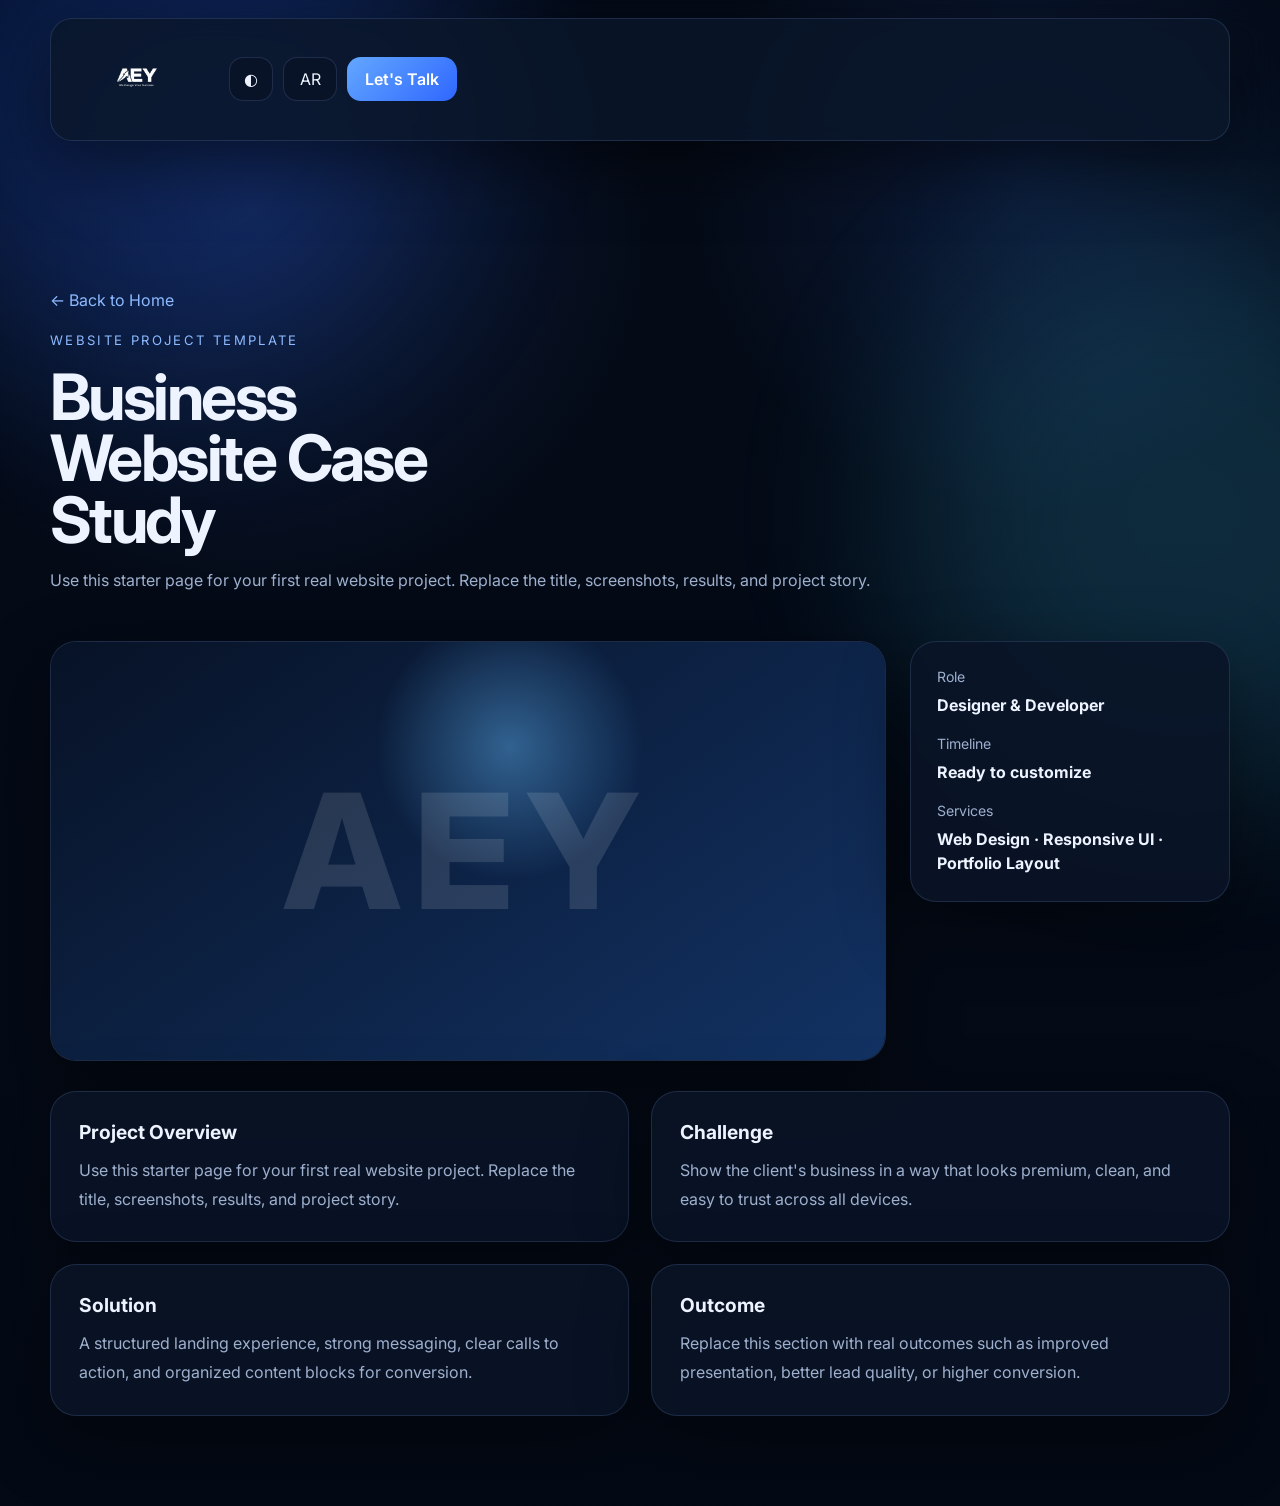
==== commit b38d705d: "Add files via upload" ====
--- a/project.html
+++ b/project.html
@@ -1,65 +1,43 @@
 <!DOCTYPE html>
 <html lang="en" dir="ltr" data-theme="dark">
-<head>
-  <meta charset="UTF-8" />
-  <meta name="viewport" content="width=device-width, initial-scale=1.0" />
-  <title>Project | AEY Studio</title>
-  <meta name="description" content="AEY Studio project details page." />
-  <meta name="theme-color" content="#07111e" id="themeColorMeta" />
-  <link rel="icon" href="assets/favicon.png" type="image/png" />
-  <link rel="stylesheet" href="styles.css" />
-</head>
-<body class="project-page">
-  <div class="page-glow glow-a" aria-hidden="true"></div>
-  <div class="page-glow glow-b" aria-hidden="true"></div>
+  <head>
+    <meta charset="UTF-8" />
+    <meta name="viewport" content="width=device-width, initial-scale=1.0" />
+    <title>Project | AEY Studio</title>
+    <meta name="description" content="AEY Studio project case study page." />
+    <link rel="icon" type="image/png" href="assets/favicon.png" />
+    <link rel="preconnect" href="https://fonts.googleapis.com" />
+    <link rel="preconnect" href="https://fonts.gstatic.com" crossorigin />
+    <link
+      href="https://fonts.googleapis.com/css2?family=Inter:wght@400;500;600;700;800&family=Cairo:wght@400;500;600;700;800&display=swap"
+      rel="stylesheet"
+    />
+    <link rel="stylesheet" href="styles.css" />
+  </head>
+  <body class="project-page-body">
+    <div class="page-glow glow-1"></div>
+    <div class="page-glow glow-2"></div>
+    <header class="site-header compact-header">
+      <div class="container nav-shell">
+        <a href="index.html#top" class="brand" aria-label="AEY Studio home">
+          <img class="logo logo-dark" src="assets/logo-dark.png" alt="AEY Studio logo" />
+          <img class="logo logo-light" src="assets/logo-light.png" alt="AEY Studio logo" />
+        </a>
+        <div class="header-actions">
+          <button class="ghost-icon-btn" id="themeToggle" type="button" aria-label="Toggle theme"><span class="theme-mark">◐</span></button>
+          <button class="ghost-icon-btn lang-btn" id="langToggle" type="button" aria-label="Toggle language">AR</button>
+          <a class="primary-chip" href="index.html#contact" data-i18n="letsTalk">Let’s Talk</a>
+        </div>
+      </div>
+    </header>
 
-  <header class="site-header">
-    <div class="container nav-shell compact">
-      <a href="index.html" class="brand" aria-label="AEY Studio home">
-        <img src="assets/logo-dynamic.svg" alt="AEY Studio" class="brand-logo" width="190" height="55" />
-      </a>
-      <div class="header-actions inline-end">
-        <button class="theme-toggle" id="themeToggle" type="button" aria-label="Toggle theme" aria-pressed="true">
-          <span class="theme-track">
-            <span class="theme-icon sun" aria-hidden="true"><svg viewBox="0 0 24 24" fill="none" stroke="currentColor" stroke-width="1.8" stroke-linecap="round" stroke-linejoin="round"><circle cx="12" cy="12" r="4.2"></circle><path d="M12 2.6v2.1M12 19.3v2.1M4.9 4.9l1.5 1.5M17.6 17.6l1.5 1.5M2.6 12h2.1M19.3 12h2.1M4.9 19.1l1.5-1.5M17.6 6.4l1.5-1.5"></path></svg></span>
-            <span class="theme-icon moon" aria-hidden="true"><svg viewBox="0 0 24 24" fill="none" stroke="currentColor" stroke-width="1.8" stroke-linecap="round" stroke-linejoin="round"><path d="M20 15.5A8.6 8.6 0 0 1 8.5 4 9.4 9.4 0 1 0 20 15.5Z"></path></svg></span>
-            <span class="theme-thumb"></span>
-          </span>
-        </button>
-        <button class="lang-btn" id="langToggle" type="button" aria-label="Toggle language">AR</button>
-      </div>
-    </div>
-  </header>
+    <main class="project-main">
+      <section class="section-first">
+        <div class="container project-hero" id="projectRoot"></div>
+      </section>
+    </main>
 
-  <main class="project-main section-first">
-    <div class="container project-hero reveal visible">
-      <div class="project-head">
-        <a href="index.html#portfolio" class="back-link" data-i18n="backToHome">← Back to portfolio</a>
-        <p class="section-kicker" id="projectCategory">Case Study</p>
-        <h1 id="projectTitle">Project Title</h1>
-        <p class="project-intro" id="projectSummary">Project summary.</p>
-      </div>
-
-      <div class="project-layout">
-        <div class="project-hero-card">
-          <div class="project-gradient" id="projectGradient"></div>
-          <div class="project-placeholder-text" id="projectShort">AEY</div>
-        </div>
-        <aside class="project-meta">
-          <div class="meta-item"><span data-i18n="metaService">Service</span><strong id="projectService">Website Design</strong></div>
-          <div class="meta-item"><span data-i18n="metaType">Type</span><strong id="projectType">Portfolio</strong></div>
-          <div class="meta-item"><span data-i18n="metaYear">Year</span><strong id="projectYear">2026</strong></div>
-        </aside>
-      </div>
-
-      <div class="project-details">
-        <article class="detail-card"><h2 data-i18n="challengeTitle">Challenge</h2><p id="projectChallenge">Challenge details.</p></article>
-        <article class="detail-card"><h2 data-i18n="solutionTitle">Solution</h2><p id="projectSolution">Solution details.</p></article>
-      </div>
-    </div>
-  </main>
-
-  <script defer src="js/projects.js"></script>
-  <script defer src="js/main.js"></script>
-</body>
+    <script src="js/projects.js"></script>
+    <script src="js/main.js"></script>
+  </body>
 </html>
--- a/styles.css
+++ b/styles.css
@@ -1,184 +1,141 @@
 :root {
-  color-scheme: dark;
-  --bg: #07111e;
-  --bg-soft: rgba(10, 21, 37, 0.86);
-  --surface: rgba(12, 24, 42, 0.72);
-  --surface-2: rgba(18, 33, 56, 0.86);
-  --card: rgba(16, 30, 51, 0.88);
-  --line: rgba(134, 176, 255, 0.16);
-  --text: #f6f8ff;
-  --muted: #9aa7bf;
-  --primary: #69a8ff;
+  --bg: #040b17;
+  --bg-soft: rgba(10, 22, 42, 0.82);
+  --surface: rgba(10, 20, 39, 0.86);
+  --surface-2: rgba(14, 28, 52, 0.86);
+  --line: rgba(146, 172, 255, 0.16);
+  --text: #edf3ff;
+  --muted: #9eb0ce;
+  --primary: #63a7ff;
   --primary-2: #2f67ff;
-  --logo-color: #f5f7ff;
-  --logo-accent: #8bc0ff;
-  --logo-accent-2: #2f67ff;
-  --logo-glow: rgba(95, 166, 255, 0.22);
-  --shadow: 0 22px 70px rgba(0, 0, 0, 0.22);
-  --radius: 28px;
-  --transition: 260ms cubic-bezier(.22, 1, .36, 1);
+  --shadow: 0 24px 70px rgba(0, 0, 0, 0.45);
 }
 
 html[data-theme="light"] {
-  color-scheme: light;
-  --bg: #f4f8ff;
-  --bg-soft: rgba(255, 255, 255, 0.92);
-  --surface: rgba(255, 255, 255, 0.78);
-  --surface-2: rgba(247, 250, 255, 0.98);
-  --card: rgba(255, 255, 255, 0.98);
-  --line: rgba(24, 48, 96, 0.10);
-  --text: #0c1423;
-  --muted: #5d687c;
-  --primary: #4b8dff;
-  --primary-2: #265eff;
-  --logo-color: #0f1830;
-  --logo-accent: #6eaefc;
-  --logo-accent-2: #245cff;
-  --logo-glow: rgba(71, 113, 220, 0.14);
-  --shadow: 0 24px 60px rgba(48, 70, 120, 0.12);
+  --bg: #f3f7ff;
+  --bg-soft: rgba(255, 255, 255, 0.88);
+  --surface: rgba(255, 255, 255, 0.82);
+  --surface-2: rgba(243, 247, 255, 0.88);
+  --line: rgba(44, 81, 160, 0.14);
+  --text: #0d1b2f;
+  --muted: #5b6880;
+  --primary: #2f67ff;
+  --primary-2: #72b6ff;
+  --shadow: 0 24px 60px rgba(63, 87, 143, 0.14);
 }
 
 * { box-sizing: border-box; }
 html { scroll-behavior: smooth; }
 body {
   margin: 0;
-  font-family: Inter, ui-sans-serif, system-ui, -apple-system, BlinkMacSystemFont, "Segoe UI", sans-serif;
+  min-height: 100vh;
+  font-family: "Inter", "Cairo", sans-serif;
   background:
-    radial-gradient(circle at 10% 10%, rgba(91, 154, 255, 0.12), transparent 26%),
-    radial-gradient(circle at 88% 18%, rgba(63, 108, 255, 0.12), transparent 24%),
-    var(--bg);
+    radial-gradient(circle at 20% 14%, rgba(74, 126, 255, 0.18), transparent 24%),
+    radial-gradient(circle at 80% 12%, rgba(58, 120, 255, 0.14), transparent 20%),
+    linear-gradient(180deg, var(--bg) 0%, color-mix(in srgb, var(--bg), #020611 40%) 100%);
   color: var(--text);
-  transition: background var(--transition), color var(--transition);
-}
-html[lang="ar"] body,
-body[lang="ar"],
-html[dir="rtl"] body { font-family: "Cairo", Tahoma, Arial, sans-serif; }
+  overflow-x: hidden;
+}
+
+html[dir="rtl"] body {
+  font-family: "Cairo", "Inter", sans-serif;
+}
+
 a { color: inherit; text-decoration: none; }
 img { max-width: 100%; display: block; }
-button, input, select, textarea { font: inherit; }
-button { color: inherit; }
-
-.skip-link {
-  position: absolute; left: 12px; top: -48px; background: var(--text); color: var(--bg); padding: 10px 14px; border-radius: 12px; z-index: 100;
-}
-.skip-link:focus { top: 12px; }
-
+button, input, textarea, select { font: inherit; }
+.container { width: min(1180px, calc(100% - 32px)); margin: 0 auto; }
+.section { padding: 110px 0; position: relative; }
+.section-first { padding: 130px 0 90px; position: relative; }
 .page-glow {
-  position: fixed; inset: auto; width: 38vw; height: 38vw; border-radius: 999px; filter: blur(90px); opacity: .45; pointer-events: none; z-index: 0;
-}
-.glow-a { top: -10vw; right: -8vw; background: rgba(49, 98, 255, .18); }
-.glow-b { left: -12vw; top: 20vh; background: rgba(104, 180, 255, .12); }
-
-.container { width: min(1180px, calc(100% - 40px)); margin: 0 auto; }
-.section-first { padding: 126px 0 86px; }
-.section { padding: 96px 0; }
-
-.site-header {
-  position: sticky; top: 0; z-index: 30; padding: 16px 0; backdrop-filter: blur(18px); -webkit-backdrop-filter: blur(18px);
-}
+  position: fixed; width: 36rem; height: 36rem; border-radius: 50%; filter: blur(90px);
+  pointer-events: none; opacity: 0.16; z-index: 0;
+}
+.glow-1 { top: -12rem; left: -8rem; background: #1b5dff; }
+.glow-2 { top: 25%; right: -12rem; background: #3fd0ff; }
+
+.site-header { position: sticky; top: 0; z-index: 30; padding: 18px 0; backdrop-filter: blur(18px); background: color-mix(in srgb, var(--bg), transparent 26%); border-bottom: 1px solid transparent; }
+.compact-header { position: relative; background: transparent; }
 .nav-shell {
-  display: grid; grid-template-columns: auto auto 1fr auto; align-items: center; gap: 16px;
-  padding: 14px 18px; border: 1px solid var(--line); border-radius: 24px; background: var(--bg-soft); box-shadow: var(--shadow);
-}
-.nav-shell.compact { grid-template-columns: auto 1fr; }
-.brand {
-  display: inline-flex; align-items: center; color: var(--logo-color); min-width: 130px;
-}
-.brand-logo, .footer-logo {
-  width: clamp(106px, 12vw, 190px); height: auto; color: var(--logo-color); transition: transform 450ms cubic-bezier(.2,.8,.2,1), color var(--transition), filter var(--transition), opacity var(--transition);
-  filter: drop-shadow(0 8px 24px var(--logo-glow));
-}
-html.theme-animating .brand-logo,
-html.theme-animating .footer-logo { transform: translateY(-2px) scale(1.035); }
-
-.site-nav { display: flex; gap: 22px; justify-content: center; }
-.site-nav a, .footer-links a { color: var(--muted); transition: color var(--transition); }
-.site-nav a:hover, .footer-links a:hover, .text-link:hover { color: var(--text); }
-
-.header-actions { display: flex; align-items: center; gap: 12px; }
-.inline-end { justify-self: end; }
-
-.theme-toggle {
-  appearance: none; border: 0; background: transparent; padding: 0; cursor: pointer;
-}
-.theme-track {
-  position: relative; display: inline-flex; align-items: center; justify-content: space-between;
-  width: 76px; height: 42px; padding: 0 10px; border-radius: 999px; border: 1px solid var(--line);
-  background: linear-gradient(180deg, rgba(255,255,255,.08), rgba(255,255,255,.02)), var(--surface);
-  box-shadow: inset 0 1px 0 rgba(255,255,255,.06), 0 10px 24px rgba(0,0,0,.08);
-}
-.theme-icon { z-index: 1; width: 18px; height: 18px; display: inline-grid; place-items: center; color: var(--muted); transition: color var(--transition), transform var(--transition), opacity var(--transition); }
-.theme-icon svg { width: 18px; height: 18px; }
-.theme-thumb {
-  position: absolute; top: 4px; left: 4px; width: 32px; height: 32px; border-radius: 999px;
-  background: linear-gradient(135deg, #ffffff, #dfe8ff); box-shadow: 0 10px 20px rgba(17, 34, 68, .22);
-  transition: transform 420ms cubic-bezier(.22, 1, .36, 1), background var(--transition);
-}
-html[data-theme="dark"] .theme-thumb { transform: translateX(0); background: linear-gradient(135deg, #fcfdff, #d7e6ff); }
-html[data-theme="light"] .theme-thumb { transform: translateX(34px); background: linear-gradient(135deg, #0e1830, #1f315f); }
-html[data-theme="dark"] .theme-icon.moon, html[data-theme="light"] .theme-icon.sun { color: var(--text); }
-html[data-theme="dark"] .theme-icon.sun, html[data-theme="light"] .theme-icon.moon { opacity: .55; }
-
-.lang-btn, .cta-pill, .menu-toggle, .portfolio-link, .btn, .contact-item {
-  transition: transform var(--transition), background var(--transition), color var(--transition), border-color var(--transition), box-shadow var(--transition);
-}
-.lang-btn {
-  width: 52px; height: 42px; border-radius: 999px; border: 1px solid var(--line); background: var(--surface); cursor: pointer; font-weight: 700;
-}
-.cta-pill {
-  min-height: 42px; padding: 0 18px; border-radius: 999px; display: inline-flex; align-items: center; justify-content: center; font-weight: 700;
-  background: linear-gradient(135deg, var(--primary), var(--primary-2)); color: white; box-shadow: 0 16px 30px rgba(47, 103, 255, 0.26);
-}
-.cta-pill:hover, .btn:hover, .portfolio-link:hover, .lang-btn:hover, .contact-item:hover { transform: translateY(-2px); }
-
-.menu-toggle {
-  display: none; width: 42px; height: 42px; padding: 0; border-radius: 14px; border: 1px solid var(--line); background: var(--surface); cursor: pointer;
-}
-.menu-toggle span { display: block; width: 18px; height: 2px; border-radius: 2px; margin: 5px auto; background: var(--text); transition: transform var(--transition), opacity var(--transition); }
+  display: grid; grid-template-columns: auto 1fr auto; align-items: center; gap: 22px;
+  background: var(--bg-soft); border: 1px solid var(--line); border-radius: 22px; padding: 14px 18px;
+  box-shadow: var(--shadow); position: relative; z-index: 2;
+}
+.brand { display: inline-flex; align-items: center; max-width: 138px; }
+.logo-dark, .footer-logo-dark { display: none; }
+html[data-theme="light"] .logo-dark,
+html[data-theme="light"] .footer-logo-dark { display: block; }
+html[data-theme="light"] .logo-light,
+html[data-theme="light"] .footer-logo-light { display: none; }
+.site-nav { display: flex; align-items: center; justify-content: center; gap: 28px; }
+.site-nav a { color: var(--muted); font-size: 0.96rem; transition: color .25s ease; }
+.site-nav a:hover { color: var(--text); }
+.header-actions { display: flex; align-items: center; gap: 10px; }
+.ghost-icon-btn, .primary-chip, .btn, .portfolio-link, .contact-item, .text-link, .back-link {
+  transition: transform .25s ease, background .25s ease, border-color .25s ease, color .25s ease;
+}
+.ghost-icon-btn {
+  width: 44px; height: 44px; border-radius: 14px; border: 1px solid var(--line); background: var(--surface);
+  color: var(--text); cursor: pointer; display: grid; place-items: center;
+}
+.ghost-icon-btn:hover, .btn:hover, .primary-chip:hover, .portfolio-link:hover { transform: translateY(-2px); }
+.lang-btn { width: 54px; }
+.primary-chip {
+  padding: 12px 18px; border-radius: 14px; background: linear-gradient(135deg, var(--primary), var(--primary-2));
+  color: white; font-weight: 600; white-space: nowrap;
+}
+.menu-toggle { display: none; width: 48px; height: 48px; border-radius: 14px; border: 1px solid var(--line); background: var(--surface); cursor: pointer; padding: 0; }
+.menu-toggle span { display: block; width: 20px; height: 2px; margin: 5px auto; background: var(--text); transition: .25s ease; }
 .menu-toggle.active span:nth-child(1) { transform: translateY(7px) rotate(45deg); }
 .menu-toggle.active span:nth-child(2) { opacity: 0; }
 .menu-toggle.active span:nth-child(3) { transform: translateY(-7px) rotate(-45deg); }
 
-.hero-grid, .about-grid, .contact-grid { display: grid; grid-template-columns: 1.06fr .94fr; gap: 42px; align-items: center; position: relative; z-index: 1; }
-.hero-copy h1, .section-top h2, .about-copy h2, .contact-panel h2, .project-head h1 { margin: 0; line-height: .98; letter-spacing: -.04em; }
-.hero-copy h1 { font-size: clamp(2.9rem, 6vw, 5.5rem); max-width: 11ch; }
-.hero-text, .section-description, .about-copy p, .contact-panel p, .project-intro { color: var(--muted); line-height: 1.8; font-size: 1rem; }
-.eyebrow, .section-kicker, .portfolio-category { margin: 0 0 18px; color: #8fc1ff; font-size: .82rem; letter-spacing: .18em; text-transform: uppercase; }
+.hero-grid, .about-grid, .contact-grid { display: grid; grid-template-columns: 1.05fr 0.95fr; gap: 42px; align-items: center; position: relative; z-index: 1; }
+.hero-copy h1, .section-top h2, .about-copy h2, .contact-panel h2, .project-head h1 {
+  margin: 0; line-height: 0.96; letter-spacing: -0.04em;
+}
+.hero-copy h1 { font-size: clamp(2.7rem, 6vw, 5.4rem); max-width: 10ch; }
+.hero-text, .section-description, .about-copy p, .contact-panel p, .project-intro, .portfolio-content p {
+  color: var(--muted); line-height: 1.8; font-size: 1rem;
+}
+.eyebrow, .section-kicker, .portfolio-category {
+  margin: 0 0 18px; color: #8dbaff; font-size: 0.82rem; letter-spacing: .18em; text-transform: uppercase;
+}
 .hero-actions, .form-actions, .contact-inline { display: flex; gap: 14px; flex-wrap: wrap; margin-top: 28px; }
 .btn {
-  min-height: 54px; padding: 0 22px; border-radius: 18px; border: 1px solid var(--line); display: inline-flex; align-items: center; justify-content: center; font-weight: 700;
-}
-.btn-primary { background: linear-gradient(135deg, var(--primary), var(--primary-2)); color: white; box-shadow: 0 18px 30px rgba(47,103,255,.22); }
+  display: inline-flex; align-items: center; justify-content: center; min-height: 54px; padding: 0 22px;
+  border-radius: 16px; border: 1px solid var(--line); font-weight: 700;
+}
+.btn-primary { background: linear-gradient(135deg, var(--primary), var(--primary-2)); color: white; }
 .btn-secondary { background: var(--surface); color: var(--text); }
-.hero-points { list-style: none; display: flex; gap: 12px; flex-wrap: wrap; padding: 0; margin: 28px 0 0; }
+.hero-points { display: flex; gap: 12px; flex-wrap: wrap; padding: 0; margin: 28px 0 0; list-style: none; }
 .hero-points li {
-  padding: 12px 14px; border-radius: 999px; border: 1px solid var(--line); background: var(--surface); color: var(--muted); font-size: .93rem;
-}
-
-.hero-visual { min-width: 0; }
+  border: 1px solid var(--line); background: var(--surface); padding: 12px 14px; border-radius: 999px; color: var(--muted); font-size: 0.92rem;
+}
 .portrait-frame {
-  position: relative; min-height: 620px; border-radius: 34px; overflow: hidden; padding: 18px;
-  border: 1px solid var(--line); background: linear-gradient(180deg, rgba(100, 170, 255, .16), rgba(7,17,34,.06)); box-shadow: var(--shadow);
+  position: relative; border-radius: 30px; padding: 18px; background: linear-gradient(180deg, rgba(99,167,255,.22), rgba(7,17,34,.08));
+  border: 1px solid var(--line); box-shadow: var(--shadow); overflow: hidden; min-height: 560px;
 }
 .portrait-backdrop {
-  position: absolute; inset: 18px; border-radius: 28px;
-  background: radial-gradient(circle at 70% 30%, rgba(106, 183, 255, .34), transparent 24%), linear-gradient(180deg, #081428 0%, #0b2d69 100%);
-}
-.portrait-image {
-  position: absolute; inset: 18px; width: calc(100% - 36px); height: calc(100% - 36px); object-fit: cover; border-radius: 28px; transform: scale(1.01);
-}
-
-.section-top { display: grid; grid-template-columns: 1.05fr .95fr; gap: 28px; align-items: end; margin-bottom: 34px; }
-.section-top h2 { font-size: clamp(2rem, 4.4vw, 3.4rem); max-width: 14ch; }
+  position: absolute; inset: 18px; border-radius: 24px;
+  background: radial-gradient(circle at 65% 30%, rgba(104, 181, 255, 0.34), transparent 28%), linear-gradient(180deg, #081326 0%, #0b224d 100%);
+}
+.portrait-image { position: absolute; inset: 18px; width: calc(100% - 36px); height: calc(100% - 36px); object-fit: cover; border-radius: 24px; }
+
+.section-top {
+  display: grid; grid-template-columns: 1.1fr .9fr; gap: 24px; align-items: end; margin-bottom: 34px;
+}
+.section-top h2 { font-size: clamp(2rem, 4.6vw, 3.4rem); max-width: 14ch; }
 .services-grid, .portfolio-grid, .project-details { display: grid; gap: 22px; }
 .services-grid { grid-template-columns: repeat(4, 1fr); }
-.glass-card, .portfolio-card, .stat-box, .contact-panel, .contact-form-wrap, .project-meta, .project-hero-card, .detail-card {
-  border: 1px solid var(--line); background: var(--surface); border-radius: var(--radius); box-shadow: var(--shadow);
+.glass-card, .portfolio-card, .stat-box, .contact-form-wrap, .contact-panel, .detail-card, .project-meta, .project-hero-card {
+  border: 1px solid var(--line); background: var(--surface); border-radius: 26px; box-shadow: var(--shadow);
 }
 .glass-card { padding: 28px; min-height: 250px; }
 .service-icon {
-  width: 56px; height: 56px; display: grid; place-items: center; border-radius: 18px; margin-bottom: 22px;
-  background: linear-gradient(135deg, rgba(104,172,255,.16), rgba(47,103,255,.24)); color: #eaf2ff; font-weight: 800;
+  width: 56px; height: 56px; border-radius: 18px; display: grid; place-items: center; margin-bottom: 22px;
+  background: linear-gradient(135deg, rgba(99,167,255,.18), rgba(47,103,255,.24)); color: #d9ebff; font-weight: 800;
 }
 .glass-card h3 { margin: 0 0 14px; font-size: 1.2rem; }
 .glass-card p { margin: 0; color: var(--muted); line-height: 1.8; }
@@ -186,22 +143,26 @@
 .portfolio-grid { grid-template-columns: repeat(3, 1fr); }
 .portfolio-card { overflow: hidden; }
 .portfolio-visual {
-  min-height: 228px; padding: 24px; display: flex; align-items: flex-end; font-weight: 700; letter-spacing: .14em; font-size: .74rem; color: rgba(255,255,255,.84);
-}
+  min-height: 220px; padding: 24px; display: flex; align-items: flex-end; font-weight: 700; letter-spacing: .14em; font-size: .75rem;
+  color: rgba(255,255,255,0.8);
+}
+.visual-1 { background: radial-gradient(circle at 60% 30%, rgba(83,169,255,.45), transparent 20%), linear-gradient(145deg, #071226, #0f306c); }
+.visual-2 { background: radial-gradient(circle at 20% 20%, rgba(255,255,255,.16), transparent 20%), linear-gradient(145deg, #0b1223, #17335f); }
+.visual-3 { background: radial-gradient(circle at 75% 20%, rgba(88,198,255,.22), transparent 20%), linear-gradient(145deg, #06162a, #102040); }
 .portfolio-content { padding: 24px; }
 .portfolio-content h3 { margin: 8px 0 10px; font-size: 1.36rem; }
-.portfolio-content p { margin: 0; color: var(--muted); line-height: 1.8; }
 .portfolio-link {
-  display: inline-flex; align-items: center; justify-content: center; margin-top: 18px; padding: 12px 16px; border-radius: 14px; background: var(--surface-2); border: 1px solid var(--line); font-weight: 600;
+  display: inline-flex; align-items: center; justify-content: center; margin-top: 18px; padding: 12px 16px;
+  border-radius: 14px; background: var(--surface-2); border: 1px solid var(--line); font-weight: 600;
 }
 
 .about-grid { align-items: start; }
-.about-copy h2 { font-size: clamp(2rem, 4.2vw, 3.8rem); max-width: 14ch; }
+.about-copy h2 { font-size: clamp(2rem, 4.3vw, 3.8rem); max-width: 14ch; }
 .stats-wrap { display: grid; grid-template-columns: repeat(2, 1fr); gap: 18px; }
 .stat-box { padding: 28px; min-height: 150px; }
 .stat-box strong { display: block; font-size: clamp(2rem, 4vw, 3rem); margin-bottom: 12px; }
 .stat-box span { color: var(--muted); }
-.text-link { color: #8fc1ff; }
+.text-link { color: #8dbaff; }
 
 .contact-grid { align-items: stretch; }
 .contact-panel, .contact-form-wrap { padding: 30px; }
@@ -211,31 +172,36 @@
 .contact-form { display: grid; gap: 16px; }
 .contact-form label { display: grid; gap: 10px; }
 .contact-form span { font-size: .92rem; color: var(--muted); }
-.contact-form input, .contact-form select, .contact-form textarea {
-  width: 100%; border-radius: 16px; border: 1px solid var(--line); background: color-mix(in srgb, var(--surface), transparent 10%); color: var(--text); padding: 16px 18px; outline: none;
-}
-.contact-form input:focus, .contact-form select:focus, .contact-form textarea:focus { border-color: rgba(102, 169, 255, .6); box-shadow: 0 0 0 4px rgba(102, 169, 255, .14); }
+.contact-form input, .contact-form textarea, .contact-form select {
+  width: 100%; border: 1px solid var(--line); background: color-mix(in srgb, var(--surface), transparent 10%); color: var(--text);
+  border-radius: 16px; padding: 16px 18px; outline: none;
+}
+.contact-form input:focus, .contact-form textarea:focus, .contact-form select:focus { border-color: rgba(99,167,255,.62); box-shadow: 0 0 0 4px rgba(99,167,255,.12); }
+.hidden-field { display: none; }
 
 .site-footer { padding: 0 0 40px; position: relative; z-index: 1; }
 .footer-grid {
   border-top: 1px solid var(--line); padding-top: 24px; display: grid; grid-template-columns: auto 1fr auto; gap: 16px; align-items: center;
 }
+.footer-logo { max-width: 120px; }
 .footer-links { display: flex; justify-content: center; flex-wrap: wrap; gap: 18px; color: var(--muted); }
-.site-footer p { margin: 0; color: var(--muted); text-align: end; }
-
+.site-footer p { margin: 0; color: var(--muted); font-size: .92rem; text-align: end; }
 .floating-wa {
-  position: fixed; right: 22px; bottom: 22px; z-index: 26; width: 58px; height: 58px; border-radius: 999px; display: grid; place-items: center; font-weight: 800; color: white;
-  background: linear-gradient(135deg, #25d366, #18974a); box-shadow: 0 18px 40px rgba(15, 60, 20, .34);
+  position: fixed; bottom: 22px; right: 22px; z-index: 22; width: 58px; height: 58px; border-radius: 999px;
+  display: grid; place-items: center; font-weight: 800; color: white;
+  background: linear-gradient(135deg, #25d366, #18974a); box-shadow: 0 18px 40px rgba(15, 60, 20, 0.34);
 }
 html[dir="rtl"] .floating-wa { right: auto; left: 22px; }
 
 .project-main { position: relative; z-index: 1; }
 .project-hero { display: grid; gap: 30px; }
-.project-head h1 { font-size: clamp(2.4rem, 5vw, 4.8rem); max-width: 11ch; }
-.back-link { display: inline-flex; margin-bottom: 22px; color: #8fc1ff; }
+.project-head h1 { font-size: clamp(2.2rem, 5vw, 4.6rem); max-width: 11ch; }
+.back-link { display: inline-flex; margin-bottom: 22px; color: #8dbaff; }
 .project-layout { display: grid; grid-template-columns: 1fr 320px; gap: 24px; }
-.project-hero-card { position: relative; min-height: 440px; overflow: hidden; }
-.project-gradient { position: absolute; inset: 0; background: radial-gradient(circle at 55% 25%, rgba(101, 189, 255, .42), transparent 24%), linear-gradient(145deg, #071226, #123263); }
+.project-hero-card { min-height: 420px; position: relative; overflow: hidden; }
+.project-gradient {
+  position: absolute; inset: 0; background: radial-gradient(circle at 55% 25%, rgba(101, 189, 255, .42), transparent 24%), linear-gradient(145deg, #071226, #123263);
+}
 .project-placeholder-text {
   position: absolute; inset: 0; display: grid; place-items: center; font-size: clamp(5rem, 14vw, 10rem); letter-spacing: .08em; font-weight: 800; color: rgba(255,255,255,.12);
 }
@@ -247,7 +213,7 @@
 .detail-card h2 { margin: 0 0 12px; font-size: 1.2rem; }
 .detail-card p { margin: 0; color: var(--muted); line-height: 1.8; }
 
-.reveal { opacity: 0; transform: translateY(18px); transition: opacity .7s ease, transform .7s ease; }
+.reveal { opacity: 0; transform: translateY(18px); transition: opacity .65s ease, transform .65s ease; }
 .reveal.visible { opacity: 1; transform: translateY(0); }
 .reveal-delay { transition-delay: 120ms; }
 .reveal-delay-2 { transition-delay: 220ms; }
@@ -259,43 +225,42 @@
 html[dir="rtl"] .project-head h1 { letter-spacing: 0; line-height: 1.12; }
 html[dir="rtl"] .back-link { direction: rtl; }
 
-@media (prefers-reduced-motion: reduce) {
-  *, *::before, *::after { animation-duration: .01ms !important; animation-iteration-count: 1 !important; transition-duration: .01ms !important; scroll-behavior: auto !important; }
-}
-
 @media (max-width: 1100px) {
-  .services-grid, .portfolio-grid { grid-template-columns: repeat(2, 1fr); }
+  .services-grid { grid-template-columns: repeat(2, 1fr); }
+  .portfolio-grid { grid-template-columns: repeat(2, 1fr); }
   .hero-grid, .about-grid, .contact-grid, .section-top, .project-layout { grid-template-columns: 1fr; }
+  .portrait-frame { min-height: 520px; }
   .project-meta { order: -1; }
 }
 
-@media (max-width: 820px) {
-  .site-header { padding: 12px 0; }
-  .nav-shell { grid-template-columns: auto auto 1fr auto; gap: 10px; padding: 12px 14px; }
+@media (max-width: 780px) {
+  .site-header { padding: 14px 0; }
+  .nav-shell { grid-template-columns: auto auto 1fr auto; padding: 12px 14px; }
   .menu-toggle { display: block; }
   .site-nav {
-    position: absolute; left: 12px; right: 12px; top: calc(100% + 10px); display: none; flex-direction: column; gap: 14px;
-    padding: 18px; border-radius: 20px; background: var(--bg-soft); border: 1px solid var(--line); box-shadow: var(--shadow);
+    position: absolute; left: 12px; right: 12px; top: calc(100% + 10px); display: none; flex-direction: column;
+    gap: 14px; padding: 18px; border-radius: 20px; background: var(--bg-soft); border: 1px solid var(--line); box-shadow: var(--shadow);
   }
   .site-nav.open { display: flex; }
-  .cta-pill { display: none; }
-  .portrait-frame { min-height: 470px; }
-  .section, .section-first { padding: 80px 0; }
-  .stats-wrap, .project-details { grid-template-columns: 1fr; }
+  .header-actions .primary-chip { display: none; }
+  .hero-copy h1 { max-width: 100%; }
+  .portrait-frame { min-height: 430px; }
+  .section, .section-first { padding: 78px 0; }
+  .services-grid, .portfolio-grid, .stats-wrap, .project-details { grid-template-columns: 1fr; }
   .footer-grid { grid-template-columns: 1fr; text-align: center; }
   .site-footer p { text-align: center; }
   .footer-links { justify-content: center; }
 }
 
-@media (max-width: 640px) {
+@media (max-width: 520px) {
   .container { width: min(100% - 20px, 1180px); }
-  .services-grid, .portfolio-grid { grid-template-columns: 1fr; }
-  .brand-logo { width: 116px; }
-  .theme-track { width: 70px; height: 40px; }
-  .theme-thumb { width: 30px; height: 30px; }
-  html[data-theme="light"] .theme-thumb { transform: translateX(30px); }
-  .lang-btn { width: 46px; }
-  .hero-copy h1 { max-width: 100%; }
-  .portrait-frame { min-height: 380px; }
-  .floating-wa { width: 54px; height: 54px; }
-}
+  .nav-shell { gap: 10px; grid-template-columns: auto auto 1fr auto; }
+  .brand { max-width: 92px; }
+  .ghost-icon-btn { width: 40px; height: 40px; border-radius: 12px; }
+  .lang-btn { width: 48px; }
+  .hero-points li { width: 100%; border-radius: 18px; }
+  .portrait-frame { min-height: 360px; }
+  .glass-card, .portfolio-content, .stat-box, .contact-panel, .contact-form-wrap, .detail-card, .project-meta { padding: 22px; border-radius: 22px; }
+  .btn { width: 100%; }
+  .form-actions { flex-direction: column; }
+}
